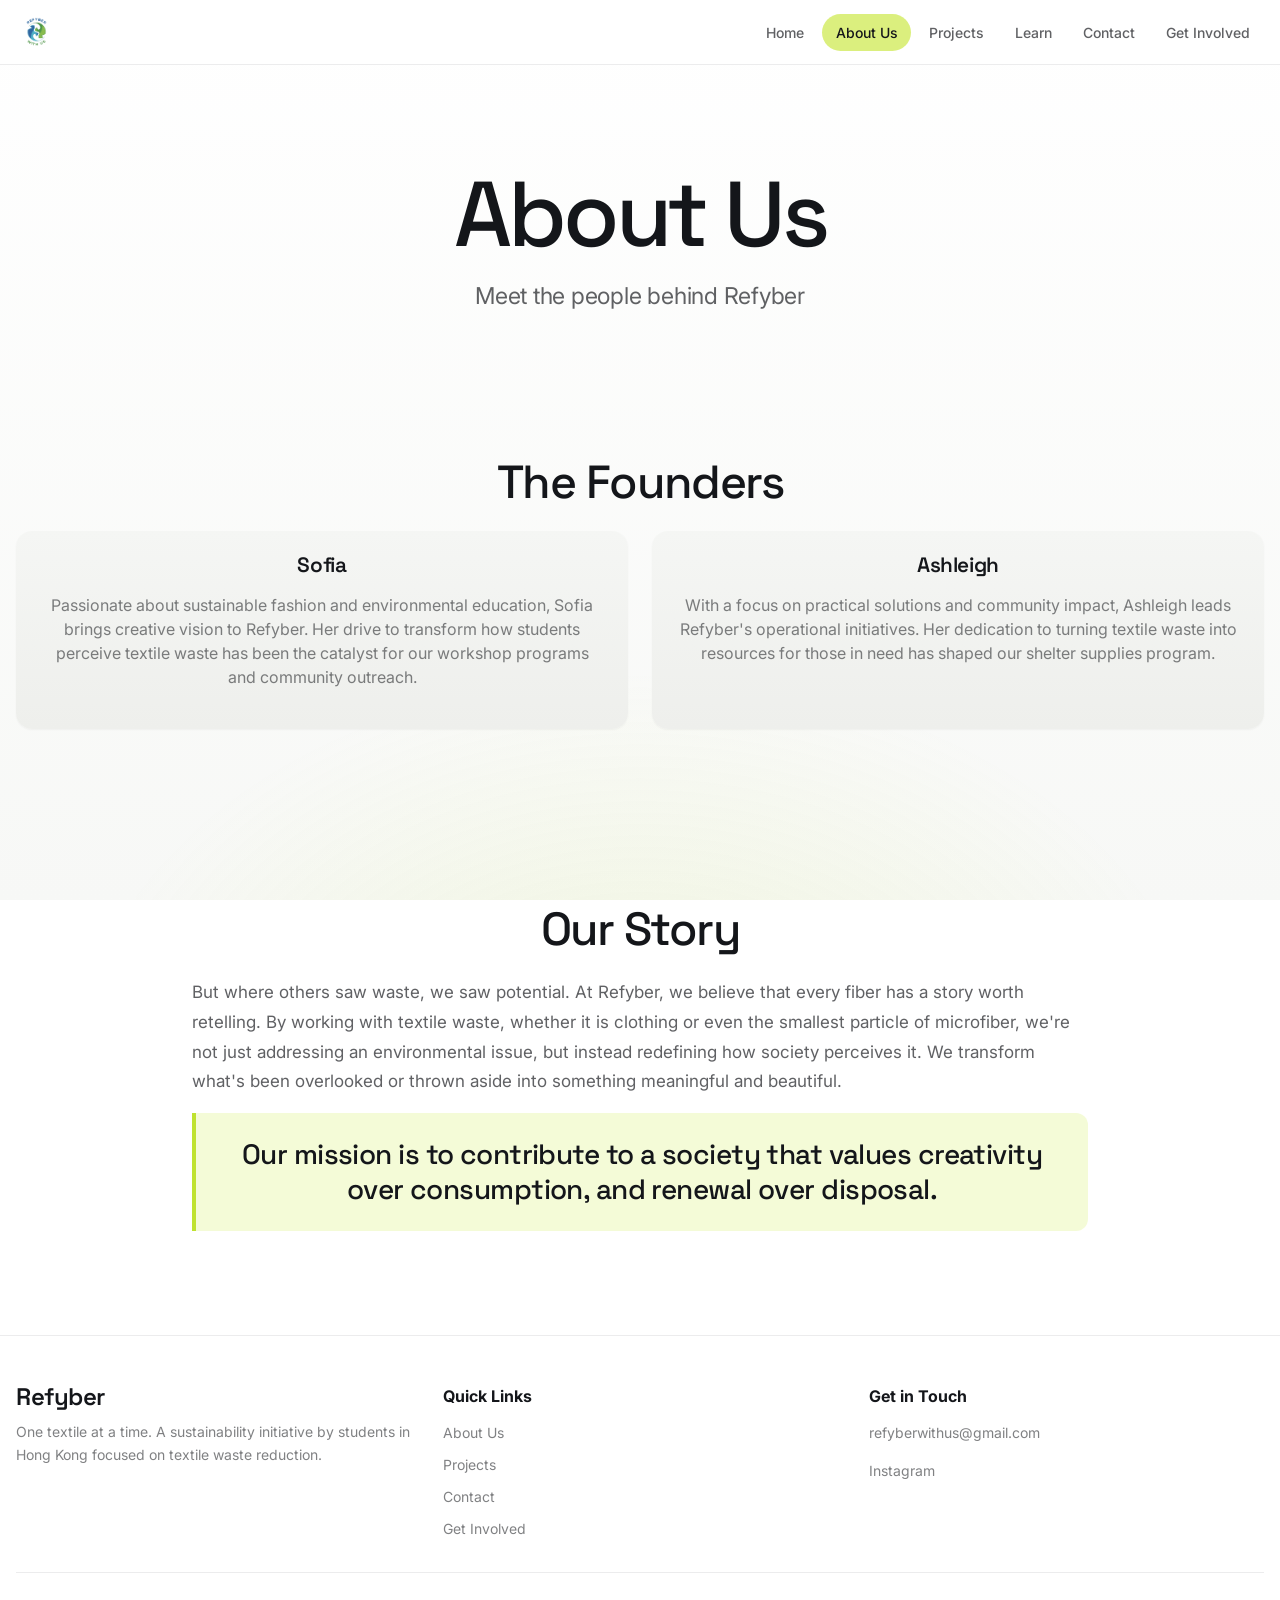
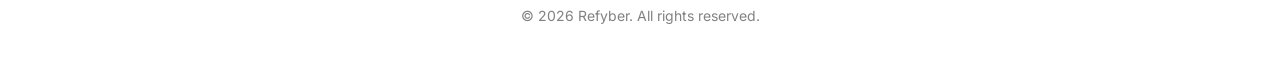
==== about.html @ 2b27c72d "1" ====
<!doctype html>
<html lang="en">
  <head>
    <meta charset="utf-8" />
    <meta name="viewport" content="width=device-width, initial-scale=1" />
    <title>About Us — Refyber</title>
    <link rel="preconnect" href="https://fonts.googleapis.com" />
    <link rel="preconnect" href="https://fonts.gstatic.com" crossorigin />
    <link href="https://fonts.googleapis.com/css2?family=Inter:wght@300;400;500;600;700&family=Space+Grotesk:wght@400;500;600;700&display=swap" rel="stylesheet" />
    <link rel="stylesheet" href="./styles.css" />
  </head>
  <body>
    <div class="site">
      <nav class="nav" aria-label="Main navigation"><div class="nav-inner"><a href="./index.html"><img class="logo" src="./refyber-logo.png" alt="Refyber" /></a><div class="nav-links"><a class="nav-link" href="./index.html">Home</a><a class="nav-link active" href="./about.html">About Us</a><a class="nav-link" href="./projects.html">Projects</a><a class="nav-link" href="./learn.html">Learn</a><a class="nav-link" href="./contact.html">Contact</a><a class="nav-link" href="./get-involved.html">Get Involved</a></div><button class="menu-button" type="button" aria-label="Toggle menu" aria-expanded="false"><svg width="24" height="24" fill="none" stroke="currentColor" viewBox="0 0 24 24"><path stroke-linecap="round" stroke-linejoin="round" stroke-width="2" d="M4 6h16M4 12h16M4 18h16" /></svg></button></div><div class="mobile-links"><a class="nav-link" href="./index.html">Home</a><a class="nav-link active" href="./about.html">About Us</a><a class="nav-link" href="./projects.html">Projects</a><a class="nav-link" href="./learn.html">Learn</a><a class="nav-link" href="./contact.html">Contact</a><a class="nav-link" href="./get-involved.html">Get Involved</a></div></nav>
      <main>
        <header class="page-hero"><div class="container"><h1>About Us</h1><p class="lede">Meet the people behind Refyber</p></div></header>
        <section class="section"><div class="container"><h2 class="center">The Founders</h2><div class="grid two"><article class="card center"><h3>Sofia</h3><p class="muted">Passionate about sustainable fashion and environmental education, Sofia brings creative vision to Refyber. Her drive to transform how students perceive textile waste has been the catalyst for our workshop programs and community outreach.</p></article><article class="card center"><h3>Ashleigh</h3><p class="muted">With a focus on practical solutions and community impact, Ashleigh leads Refyber's operational initiatives. Her dedication to turning textile waste into resources for those in need has shaped our shelter supplies program.</p></article></div></div></section>
        <section class="section narrow"><div class="container body-copy"><h2 class="center">Our Story</h2><p>But where others saw waste, we saw potential. At Refyber, we believe that every fiber has a story worth retelling. By working with textile waste, whether it is clothing or even the smallest particle of microfiber, we're not just addressing an environmental issue, but instead redefining how society perceives it. We transform what's been overlooked or thrown aside into something meaningful and beautiful.</p><p class="quote">Our mission is to contribute to a society that values creativity over consumption, and renewal over disposal.</p></div></section>
      </main>
      <footer class="footer"><div class="footer-inner"><div class="footer-grid"><div><h3>Refyber</h3><p>One textile at a time. A sustainability initiative by students in Hong Kong focused on textile waste reduction.</p></div><div><h4>Quick Links</h4><ul><li><a href="./about.html">About Us</a></li><li><a href="./projects.html">Projects</a></li><li><a href="./contact.html">Contact</a></li><li><a href="./get-involved.html">Get Involved</a></li></ul></div><div><h4>Get in Touch</h4><a href="mailto:refyberwithus@gmail.com">refyberwithus@gmail.com</a><div class="social"><a href="https://www.instagram.com/refyberwithus" target="_blank" rel="noopener noreferrer" aria-label="Instagram">Instagram</a></div></div></div><div class="footer-bottom">© 2026 Refyber. All rights reserved.</div></div></footer>
    </div>
    <script src="./site.js"></script>
  </body>
</html>
---- styles.css ----
:root {
  /* Neutral ink */
  --ink: #14161a;
  --ink-soft: rgba(20, 22, 26, 0.68);
  --ink-mute: rgba(20, 22, 26, 0.54);

  --surface: #ffffff;
  --page-1: #ffffff;
  --page-2: #f7f8f6;
  --line: rgba(20, 22, 26, 0.08);

  /* Lime / chartreuse accent (from reference) — used as a FILL with dark text */
  --accent: #cdea4c;
  --accent-strong: #bfe22f;
  --accent-soft: rgba(205, 234, 76, 0.22);
  --accent-ink: #4f6112; /* readable green for text on light */

  --graphite: #23262f;
  --graphite-2: #101216;

  /* Gradients */
  --grad-page: linear-gradient(180deg, #ffffff 0%, #f7f8f6 100%);
  --grad-metal: linear-gradient(180deg, #f5f6f4 0%, #eeefec 100%);
  --grad-accent: linear-gradient(150deg, #e6f676 0%, #daf257 45%, #cfee45 100%);
  --grad-dark: linear-gradient(168deg, #16171a 0%, #0d0e10 100%);

  --shadow-sm: 0 1px 2px rgba(20, 22, 26, 0.04);
  --shadow-md: 0 14px 34px rgba(20, 22, 26, 0.1);
}

* {
  box-sizing: border-box;
}

html {
  scroll-behavior: smooth;
}

body {
  position: relative;
  margin: 0;
  min-height: 100vh;
  color: var(--ink);
  background: var(--grad-page);
  background-attachment: fixed;
  font-family: Inter, system-ui, -apple-system, BlinkMacSystemFont, "Segoe UI", sans-serif;
  line-height: 1.5;
  -webkit-font-smoothing: antialiased;
}

/* Soft lime glow — sits behind everything, never grabs focus */
body::before {
  content: "";
  position: fixed;
  inset: 0;
  z-index: -1;
  pointer-events: none;
  background:
    radial-gradient(56rem 40rem at 50% 120%, rgba(205, 234, 76, 0.14), transparent 64%);
}

a {
  color: inherit;
  text-decoration: none;
}

img,
svg {
  display: block;
  max-width: 100%;
}

button,
input,
textarea {
  font: inherit;
}

.site {
  min-height: 100vh;
  display: flex;
  flex-direction: column;
}

.nav {
  position: sticky;
  top: 0;
  z-index: 10;
  background: rgba(255, 255, 255, 0.72);
  border-bottom: 1px solid var(--line);
  backdrop-filter: saturate(140%) blur(12px);
}

.nav-inner,
.container,
.footer-inner {
  width: min(100% - 2rem, 80rem);
  margin: 0 auto;
}

.nav-inner {
  height: 4rem;
  display: flex;
  align-items: center;
  justify-content: space-between;
}

.logo {
  width: 164px;
  height: 48px;
  object-fit: contain;
  object-position: left center;
}

.nav-links {
  display: none;
  align-items: center;
  gap: 0.25rem;
}

.nav-link {
  display: block;
  padding: 0.5rem 0.85rem;
  border-radius: 999px;
  color: var(--ink-soft);
  font-size: 0.875rem;
  font-weight: 500;
  transition: color 160ms ease, background-color 160ms ease;
}

.nav-link:hover,
.nav-link.active {
  color: var(--ink);
  background: rgba(197, 230, 48, 0.62);
}

.menu-button {
  width: 2.5rem;
  height: 2.5rem;
  display: grid;
  place-items: center;
  border: 0;
  border-radius: 0.5rem;
  color: var(--ink-soft);
  background: transparent;
  cursor: pointer;
}

.mobile-links {
  display: none;
  padding: 0 1rem 1rem;
}

.mobile-links.open {
  display: grid;
  gap: 0.25rem;
}

main {
  flex: 1;
}

/* White hero with a soft-focus lime handwritten wordmark (resting-state look) */
.hero-liquid {
  position: relative;
  display: grid;
  place-items: center;
  min-height: clamp(18rem, 46vw, 34rem);
  padding: 4rem 1.5rem;
  background: var(--surface);
  overflow: hidden;
}

.hero-word {
  position: relative;
  z-index: 0;
  margin: 0;
  font-family: "Caveat", cursive;
  font-weight: 700;
  font-size: clamp(2.75rem, 13vw, 12rem);
  line-height: 1;
  letter-spacing: 0;
  white-space: nowrap;
  text-align: center;
  color: #a9b53c; /* lighter olive handwriting */
  -webkit-text-fill-color: #a9b53c;
}

/* Solid bright-lime highlighter blob behind: same handwriting fattened until
   the strokes merge into one connected shape, then softened at the edges */
.hero-word::before {
  content: attr(data-text);
  position: absolute;
  inset: 0;
  z-index: -1;
  color: #e4f43a;
  -webkit-text-fill-color: #e4f43a;
  -webkit-text-stroke: 0.2em #e4f43a;
  paint-order: stroke fill;
  filter: blur(0.055em);
}

/* Subtle ink/grain texture clipped into the letters — fails safe (no texture if unsupported) */
.hero-word::after {
  content: attr(data-text);
  position: absolute;
  inset: 0;
  z-index: 1;
  pointer-events: none;
  background-image: url("data:image/svg+xml,%3Csvg%20xmlns='http://www.w3.org/2000/svg'%20width='140'%20height='140'%3E%3Cfilter%20id='n'%3E%3CfeTurbulence%20type='fractalNoise'%20baseFrequency='0.9'%20numOctaves='2'%20stitchTiles='stitch'/%3E%3CfeColorMatrix%20type='saturate'%20values='0'/%3E%3C/filter%3E%3Crect%20width='140'%20height='140'%20filter='url(%23n)'/%3E%3C/svg%3E");
  background-size: 150px 150px;
  -webkit-background-clip: text;
  background-clip: text;
  -webkit-text-fill-color: transparent;
  color: transparent;
  mix-blend-mode: multiply;
  opacity: 0.4;
}

.home-copy {
  margin-top: 0;
  padding: 2.5rem 1rem;
  text-align: center;
}

.home-copy p,
.lede {
  width: min(100%, 44rem);
  margin: 0 auto;
  color: var(--ink-soft);
  font-size: clamp(1.2rem, 2.7vw, 1.45rem);
  line-height: 1.5;
  letter-spacing: -0.01em;
}

.home-copy p {
  margin-bottom: 1.5rem;
}

.page-hero {
  padding: 6.5rem 0 3.5rem;
  text-align: center;
}

.eyebrow {
  display: inline-block;
  margin: 0 0 1.25rem;
  padding: 0.4rem 1rem;
  border-radius: 999px;
  color: var(--ink);
  background: var(--accent);
  font-size: 0.75rem;
  font-weight: 600;
  letter-spacing: 0.08em;
  text-transform: uppercase;
}

h1,
h2,
h3 {
  margin: 0;
  font-family: "Space Grotesk", "Inter", system-ui, sans-serif;
  line-height: 1.05;
  letter-spacing: -0.03em;
}

h1 {
  margin-bottom: 1.25rem;
  color: var(--ink);
  font-size: clamp(2.75rem, 9vw, 5.75rem);
  font-weight: 500;
  letter-spacing: -0.045em;
  line-height: 0.98;
}

h2 {
  margin-bottom: 1.5rem;
  color: var(--ink);
  font-size: clamp(1.9rem, 4.6vw, 2.9rem);
  font-weight: 500;
  letter-spacing: -0.032em;
  line-height: 1.06;
}

h3 {
  margin-bottom: 0.75rem;
  font-size: 1.3rem;
  font-weight: 600;
  letter-spacing: -0.018em;
}

.section {
  padding: 5.5rem 0;
}

.section.narrow .container {
  width: min(100% - 2rem, 56rem);
}

.center {
  text-align: center;
}

.body-copy {
  color: var(--ink-soft);
  font-size: 1.0625rem;
  line-height: 1.75;
}

.body-copy p {
  margin: 0 0 1rem;
}

.quote {
  margin: 2rem 0 0;
  padding: 1.5rem 1.75rem;
  border-left: 4px solid var(--accent-strong);
  border-radius: 0 0.75rem 0.75rem 0;
  color: var(--ink);
  background: var(--accent-soft);
  font-family: "Space Grotesk", "Inter", sans-serif;
  font-size: clamp(1.35rem, 2.6vw, 1.75rem);
  font-weight: 500;
  letter-spacing: -0.02em;
  line-height: 1.25;
  text-align: center;
}

.grid {
  display: grid;
  gap: 1.5rem;
}

.grid.two,
.grid.three {
  grid-template-columns: 1fr;
}

.card,
.panel {
  padding: 1.5rem;
  border-radius: 1rem;
  background: var(--grad-metal);
  box-shadow: var(--shadow-sm);
}

.card-link {
  display: block;
  transition: transform 220ms ease, box-shadow 220ms ease, border-color 220ms ease;
}

.card-link:hover {
  transform: translateY(-0.3rem);
  box-shadow: var(--shadow-md);
}

/* Full lime highlight block (reference language) — one card per group */
.card.accent-fill,
.panel.accent-fill {
  background: var(--grad-accent);
  box-shadow: 0 10px 30px rgba(196, 230, 60, 0.35);
}

.accent-fill .muted {
  color: rgba(20, 22, 26, 0.66);
}

.card-link.accent-fill:hover {
  box-shadow: 0 16px 36px rgba(196, 230, 60, 0.48);
}

.accent-fill .button.alt {
  color: var(--surface);
  background: var(--grad-dark);
  box-shadow: 0 6px 18px rgba(16, 18, 22, 0.24);
}

.card-icon {
  display: block;
  margin-bottom: 0.75rem;
  font-size: 1.875rem;
}

.muted {
  color: var(--ink-mute);
}

.small {
  font-size: 0.875rem;
}

.tracker {
  width: min(100% - 2rem, 42rem);
  margin: 0 auto;
}

.stats {
  display: grid;
  gap: 1.5rem;
  margin-bottom: 1.5rem;
}

.stat {
  text-align: center;
}

.stat strong {
  display: block;
  font-family: "Space Grotesk", "Inter", sans-serif;
  font-size: clamp(2.5rem, 4.5vw, 3rem);
  letter-spacing: -0.04em;
  line-height: 1;
  color: var(--ink);
}

.stat:nth-child(2) strong {
  color: var(--accent-ink);
}

.progress-labels {
  display: flex;
  justify-content: space-between;
  margin-bottom: 0.35rem;
  color: var(--ink-mute);
  font-size: 0.75rem;
}

.progress {
  height: 0.75rem;
  overflow: hidden;
  border-radius: 999px;
  background: rgba(20, 22, 26, 0.08);
}

.progress-bar {
  width: 0;
  height: 100%;
  border-radius: 999px;
  background: var(--grad-accent);
}

.steps {
  display: grid;
  gap: 1rem;
  counter-reset: steps;
}

.step {
  display: grid;
  grid-template-columns: auto 1fr;
  gap: 1rem;
  align-items: start;
  padding: 1rem 1.25rem;
  border-radius: 0.85rem;
  background: var(--grad-metal);
}

.step::before {
  counter-increment: steps;
  content: counter(steps);
  width: 2rem;
  height: 2rem;
  display: grid;
  place-items: center;
  border-radius: 999px;
  color: var(--ink);
  background: var(--grad-accent);
  font-family: "Space Grotesk", "Inter", sans-serif;
  font-weight: 600;
}

.dark-band {
  position: relative;
  padding: 4rem 0;
  color: var(--surface);
  background: var(--grad-dark);
  overflow: hidden;
}

.dark-band::before {
  content: "";
  position: absolute;
  inset: 0;
  pointer-events: none;
  background:
    radial-gradient(34rem 24rem at 88% 112%, rgba(205, 234, 76, 0.16), transparent 62%);
}

.dark-band > * {
  position: relative;
}

.dark-band h2,
.dark-band h3 {
  color: var(--surface);
}

.numbers {
  display: grid;
  gap: 1.5rem;
  text-align: center;
}

.number strong {
  display: block;
  font-family: "Space Grotesk", "Inter", sans-serif;
  font-size: clamp(3.25rem, 9vw, 4.75rem);
  line-height: 0.95;
  letter-spacing: -0.045em;
  color: var(--accent);
}

.number span {
  display: block;
  color: rgba(255, 255, 255, 0.78);
  font-size: 0.875rem;
  line-height: 1.6;
}

.button {
  display: inline-block;
  padding: 0.8rem 2rem;
  border: 0;
  border-radius: 0.65rem;
  color: var(--surface);
  background: var(--grad-dark);
  font-weight: 600;
  letter-spacing: 0.01em;
  cursor: pointer;
  box-shadow: 0 6px 18px rgba(16, 18, 22, 0.2);
  transition: transform 160ms ease, box-shadow 160ms ease, filter 160ms ease;
}

.button.alt {
  color: var(--ink);
  background: var(--grad-accent);
  box-shadow: 0 6px 18px rgba(183, 221, 51, 0.35);
}

.button:hover {
  transform: translateY(-1px);
  filter: brightness(1.04);
  box-shadow: 0 10px 24px rgba(16, 18, 22, 0.26);
}

.form {
  display: grid;
  gap: 1rem;
}

.field {
  display: grid;
  gap: 0.25rem;
}

.field label {
  font-size: 0.875rem;
  font-weight: 600;
}

.field input,
.field textarea {
  width: 100%;
  padding: 0.7rem 1rem;
  border: 1px solid var(--line);
  border-radius: 0.6rem;
  color: var(--ink);
  background: rgba(255, 255, 255, 0.7);
  transition: border-color 160ms ease, box-shadow 160ms ease;
}

.field input:focus,
.field textarea:focus {
  outline: none;
  border-color: var(--accent-strong);
  box-shadow: 0 0 0 3px var(--accent-soft);
}

.field textarea {
  resize: vertical;
}

.form-note {
  display: none;
  margin: 0;
  color: var(--accent-ink);
  font-size: 0.875rem;
  font-weight: 600;
}

.form-note.show {
  display: block;
}

.footer {
  color: var(--ink);
  background: var(--surface);
  border-top: 1px solid var(--line);
}

.footer-inner {
  padding: 3rem 0;
}

.footer-grid {
  display: grid;
  gap: 2rem;
}

.footer h3 {
  margin-bottom: 0.75rem;
  font-size: 1.5rem;
  color: var(--ink);
}

.footer h4 {
  margin: 0 0 0.75rem;
  font-weight: 700;
  color: var(--ink);
}

.footer p,
.footer a,
.footer-bottom {
  color: var(--ink-mute);
  font-size: 0.875rem;
}

.footer p {
  margin: 0;
  line-height: 1.625;
}

.footer ul {
  display: grid;
  gap: 0.5rem;
  margin: 0;
  padding: 0;
  list-style: none;
}

.footer a:hover {
  color: var(--accent-ink);
}

.social {
  display: flex;
  gap: 1rem;
  margin-top: 1rem;
}

.footer-bottom {
  margin-top: 2rem;
  padding-top: 2rem;
  border-top: 1px solid var(--line);
  text-align: center;
}

@media (min-width: 640px) {
  .stats,
  .numbers {
    grid-template-columns: repeat(3, minmax(0, 1fr));
  }

  .tracker .stats {
    grid-template-columns: repeat(2, minmax(0, 1fr));
  }
}

@media (min-width: 768px) {
  .nav-links {
    display: flex;
  }

  .menu-button,
  .mobile-links {
    display: none !important;
  }

  .grid.two {
    grid-template-columns: repeat(2, minmax(0, 1fr));
  }

  .grid.three,
  .footer-grid {
    grid-template-columns: repeat(3, minmax(0, 1fr));
  }
}
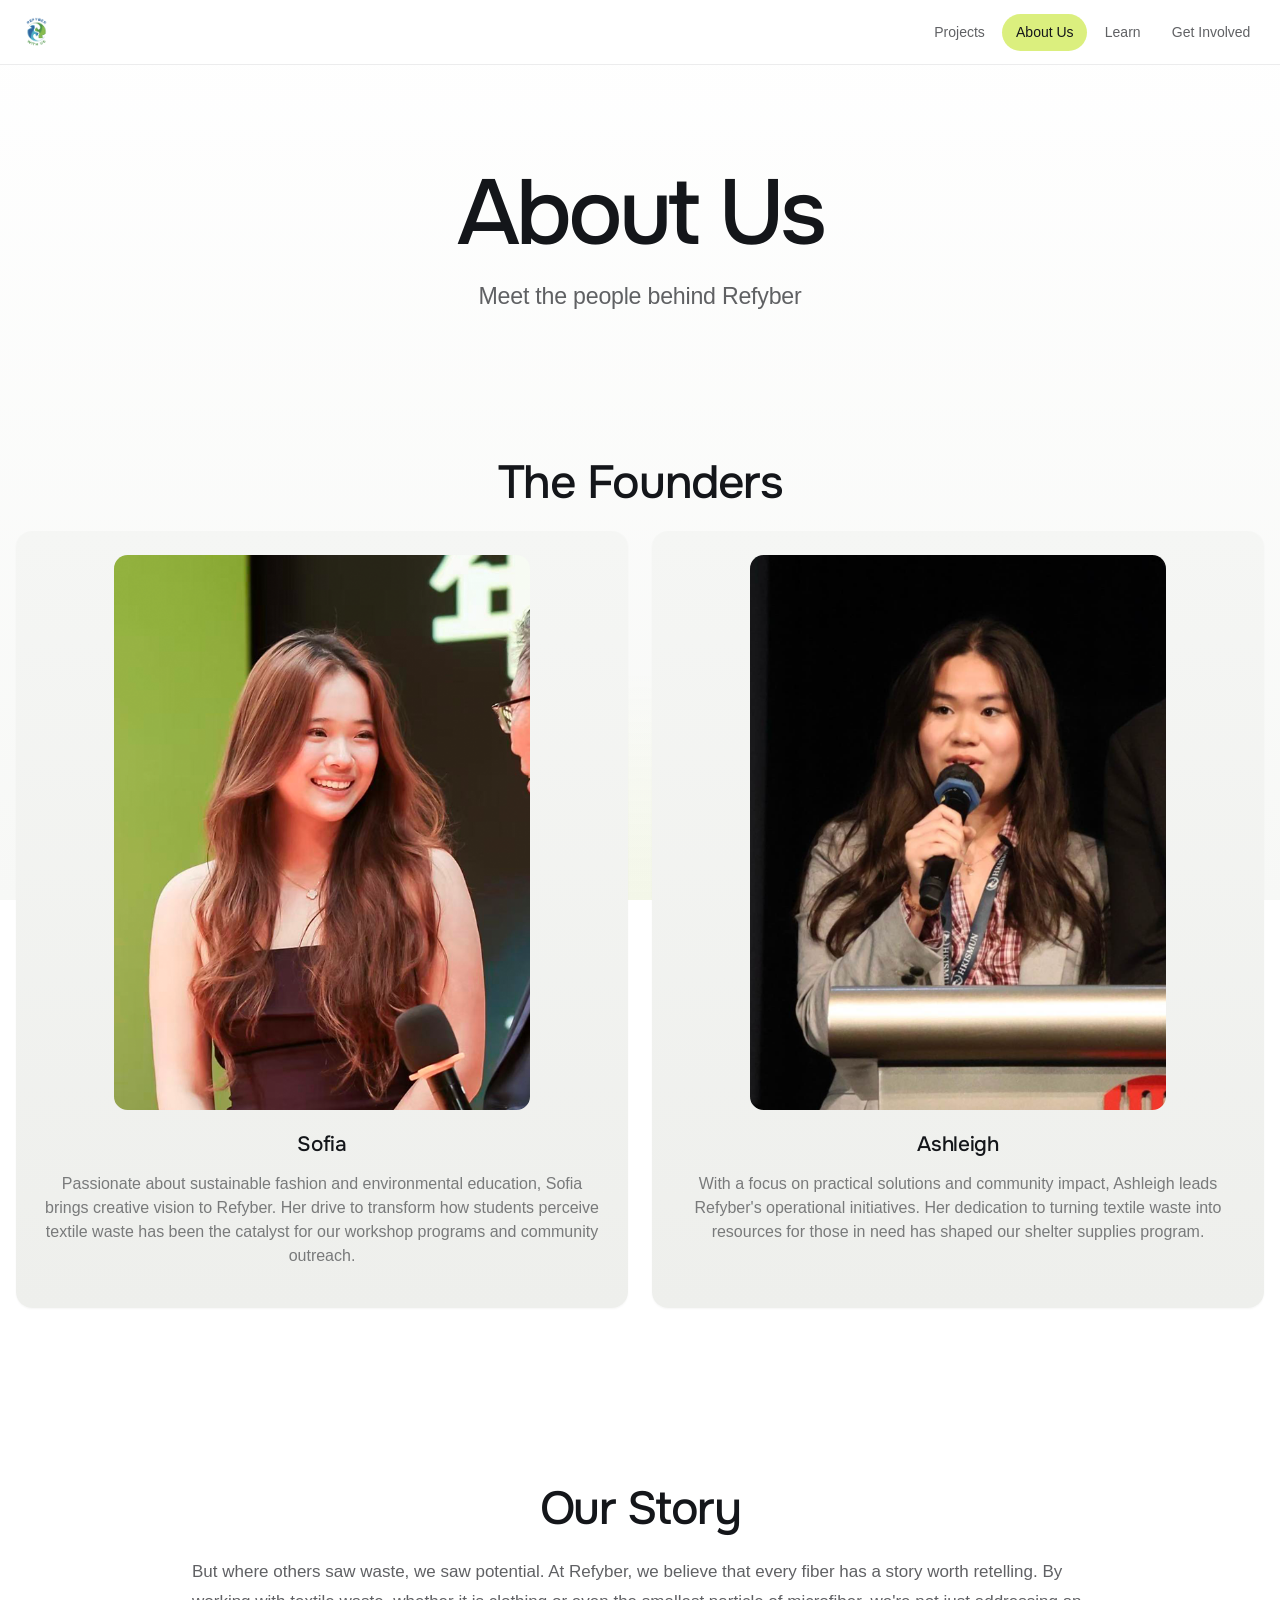
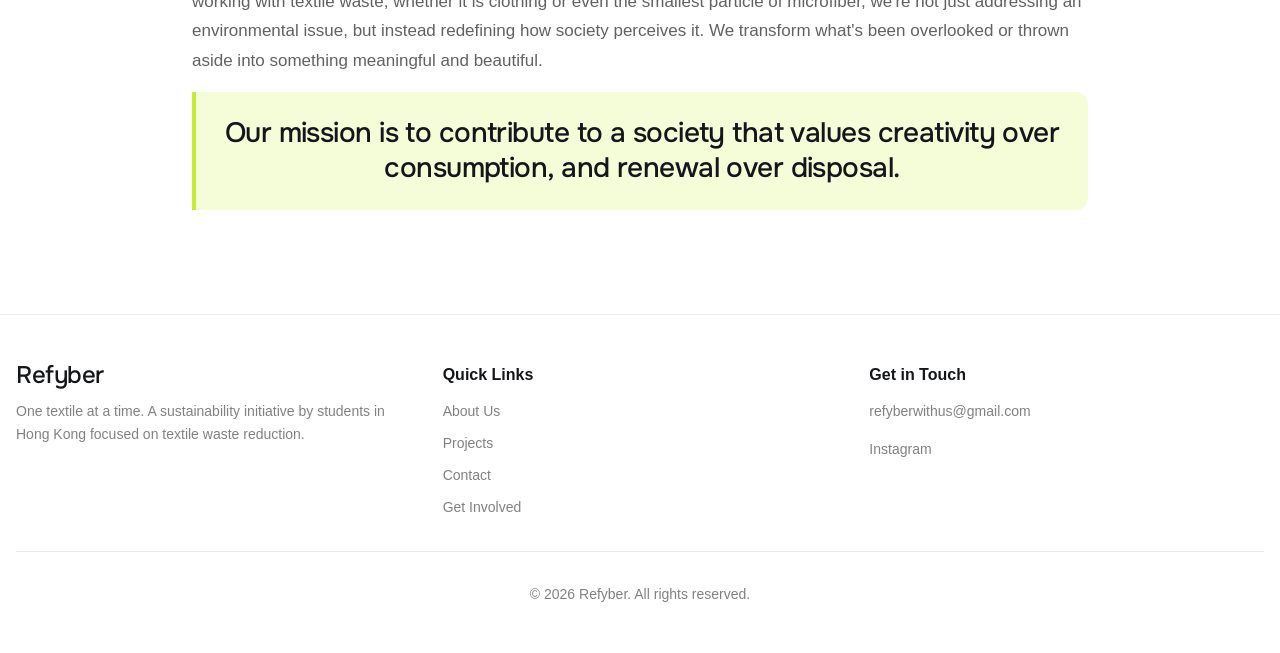
==== commit a624b7cf: "1" ====
--- a/about.html
+++ b/about.html
@@ -6,18 +6,18 @@
     <title>About Us — Refyber</title>
     <link rel="preconnect" href="https://fonts.googleapis.com" />
     <link rel="preconnect" href="https://fonts.gstatic.com" crossorigin />
-    <link href="https://fonts.googleapis.com/css2?family=Inter:wght@300;400;500;600;700&family=Space+Grotesk:wght@400;500;600;700&display=swap" rel="stylesheet" />
+    <link href="https://fonts.googleapis.com/css2?family=Onest:wght@400;500;600;700&display=swap" rel="stylesheet" />
     <link rel="stylesheet" href="./styles.css" />
   </head>
   <body>
     <div class="site">
-      <nav class="nav" aria-label="Main navigation"><div class="nav-inner"><a href="./index.html"><img class="logo" src="./refyber-logo.png" alt="Refyber" /></a><div class="nav-links"><a class="nav-link" href="./index.html">Home</a><a class="nav-link active" href="./about.html">About Us</a><a class="nav-link" href="./projects.html">Projects</a><a class="nav-link" href="./learn.html">Learn</a><a class="nav-link" href="./contact.html">Contact</a><a class="nav-link" href="./get-involved.html">Get Involved</a></div><button class="menu-button" type="button" aria-label="Toggle menu" aria-expanded="false"><svg width="24" height="24" fill="none" stroke="currentColor" viewBox="0 0 24 24"><path stroke-linecap="round" stroke-linejoin="round" stroke-width="2" d="M4 6h16M4 12h16M4 18h16" /></svg></button></div><div class="mobile-links"><a class="nav-link" href="./index.html">Home</a><a class="nav-link active" href="./about.html">About Us</a><a class="nav-link" href="./projects.html">Projects</a><a class="nav-link" href="./learn.html">Learn</a><a class="nav-link" href="./contact.html">Contact</a><a class="nav-link" href="./get-involved.html">Get Involved</a></div></nav>
+      <nav class="nav" aria-label="Main navigation"><div class="nav-inner"><a href="./index.html"><img class="logo" src="./refyber-logo.png" alt="Refyber" /></a><div class="nav-links"><a class="nav-link" href="./projects.html">Projects</a><a class="nav-link active" href="./about.html">About Us</a><a class="nav-link" href="./learn.html">Learn</a><a class="nav-link" href="./get-involved.html">Get Involved</a></div><button class="menu-button" type="button" aria-label="Toggle menu" aria-expanded="false"><svg width="24" height="24" fill="none" stroke="currentColor" viewBox="0 0 24 24"><path stroke-linecap="round" stroke-linejoin="round" stroke-width="2" d="M4 6h16M4 12h16M4 18h16" /></svg></button></div><div class="mobile-links"><a class="nav-link" href="./projects.html">Projects</a><a class="nav-link active" href="./about.html">About Us</a><a class="nav-link" href="./learn.html">Learn</a><a class="nav-link" href="./get-involved.html">Get Involved</a></div></nav>
       <main>
         <header class="page-hero"><div class="container"><h1>About Us</h1><p class="lede">Meet the people behind Refyber</p></div></header>
-        <section class="section"><div class="container"><h2 class="center">The Founders</h2><div class="grid two"><article class="card center"><h3>Sofia</h3><p class="muted">Passionate about sustainable fashion and environmental education, Sofia brings creative vision to Refyber. Her drive to transform how students perceive textile waste has been the catalyst for our workshop programs and community outreach.</p></article><article class="card center"><h3>Ashleigh</h3><p class="muted">With a focus on practical solutions and community impact, Ashleigh leads Refyber's operational initiatives. Her dedication to turning textile waste into resources for those in need has shaped our shelter supplies program.</p></article></div></div></section>
+        <section class="section"><div class="container"><h2 class="center">The Founders</h2><div class="grid two"><article class="card center"><img class="founder-photo" src="./founder-sofia.png" alt="Sofia" width="600" height="800" /><h3>Sofia</h3><p class="muted">Passionate about sustainable fashion and environmental education, Sofia brings creative vision to Refyber. Her drive to transform how students perceive textile waste has been the catalyst for our workshop programs and community outreach.</p></article><article class="card center"><img class="founder-photo" src="./founder-ashleigh.png" alt="Ashleigh" width="600" height="800" /><h3>Ashleigh</h3><p class="muted">With a focus on practical solutions and community impact, Ashleigh leads Refyber's operational initiatives. Her dedication to turning textile waste into resources for those in need has shaped our shelter supplies program.</p></article></div></div></section>
         <section class="section narrow"><div class="container body-copy"><h2 class="center">Our Story</h2><p>But where others saw waste, we saw potential. At Refyber, we believe that every fiber has a story worth retelling. By working with textile waste, whether it is clothing or even the smallest particle of microfiber, we're not just addressing an environmental issue, but instead redefining how society perceives it. We transform what's been overlooked or thrown aside into something meaningful and beautiful.</p><p class="quote">Our mission is to contribute to a society that values creativity over consumption, and renewal over disposal.</p></div></section>
       </main>
-      <footer class="footer"><div class="footer-inner"><div class="footer-grid"><div><h3>Refyber</h3><p>One textile at a time. A sustainability initiative by students in Hong Kong focused on textile waste reduction.</p></div><div><h4>Quick Links</h4><ul><li><a href="./about.html">About Us</a></li><li><a href="./projects.html">Projects</a></li><li><a href="./contact.html">Contact</a></li><li><a href="./get-involved.html">Get Involved</a></li></ul></div><div><h4>Get in Touch</h4><a href="mailto:refyberwithus@gmail.com">refyberwithus@gmail.com</a><div class="social"><a href="https://www.instagram.com/refyberwithus" target="_blank" rel="noopener noreferrer" aria-label="Instagram">Instagram</a></div></div></div><div class="footer-bottom">© 2026 Refyber. All rights reserved.</div></div></footer>
+      <footer class="footer"><div class="footer-inner"><div class="footer-grid"><div><h3>Refyber</h3><p>One textile at a time. A sustainability initiative by students in Hong Kong focused on textile waste reduction.</p></div><div><h4>Quick Links</h4><ul><li><a href="./about.html">About Us</a></li><li><a href="./projects.html">Projects</a></li><li><a href="./get-involved.html#contact">Contact</a></li><li><a href="./get-involved.html">Get Involved</a></li></ul></div><div><h4>Get in Touch</h4><a href="mailto:refyberwithus@gmail.com">refyberwithus@gmail.com</a><div class="social"><a href="https://www.instagram.com/refyberwithus" target="_blank" rel="noopener noreferrer" aria-label="Instagram">Instagram</a></div></div></div><div class="footer-bottom">© 2026 Refyber. All rights reserved.</div></div></footer>
     </div>
     <script src="./site.js"></script>
   </body>
--- a/styles.css
+++ b/styles.css
@@ -10,9 +10,9 @@
   --line: rgba(20, 22, 26, 0.08);
 
   /* Lime / chartreuse accent (from reference) — used as a FILL with dark text */
-  --accent: #cdea4c;
-  --accent-strong: #bfe22f;
-  --accent-soft: rgba(205, 234, 76, 0.22);
+  --accent: #d7f24c;
+  --accent-strong: #c6ea36;
+  --accent-soft: rgba(210, 240, 80, 0.22);
   --accent-ink: #4f6112; /* readable green for text on light */
 
   --graphite: #23262f;
@@ -21,7 +21,7 @@
   /* Gradients */
   --grad-page: linear-gradient(180deg, #ffffff 0%, #f7f8f6 100%);
   --grad-metal: linear-gradient(180deg, #f5f6f4 0%, #eeefec 100%);
-  --grad-accent: linear-gradient(150deg, #e6f676 0%, #daf257 45%, #cfee45 100%);
+  --grad-accent: linear-gradient(150deg, #ecfb8c 0%, #ddf765 45%, #d2f34e 100%);
   --grad-dark: linear-gradient(168deg, #16171a 0%, #0d0e10 100%);
 
   --shadow-sm: 0 1px 2px rgba(20, 22, 26, 0.04);
@@ -43,7 +43,7 @@
   color: var(--ink);
   background: var(--grad-page);
   background-attachment: fixed;
-  font-family: Inter, system-ui, -apple-system, BlinkMacSystemFont, "Segoe UI", sans-serif;
+  font-family: Helvetica, "Helvetica Neue", Arial, sans-serif;
   line-height: 1.5;
   -webkit-font-smoothing: antialiased;
 }
@@ -169,6 +169,23 @@
   padding: 4rem 1.5rem;
   background: var(--surface);
   overflow: hidden;
+}
+
+/* Drone video overlay — fades in on hover, covers the wordmark while playing */
+.hero-video {
+  position: absolute;
+  inset: 0;
+  width: 100%;
+  height: 100%;
+  object-fit: cover;
+  opacity: 0;
+  transition: opacity 2.5s ease;
+  pointer-events: none;
+  z-index: 2;
+}
+
+.hero-video.show {
+  opacity: 1;
 }
 
 .hero-word {
@@ -245,10 +262,11 @@
 .eyebrow {
   display: inline-block;
   margin: 0 0 1.25rem;
-  padding: 0.4rem 1rem;
+  padding: 0.45rem 1.1rem;
   border-radius: 999px;
   color: var(--ink);
-  background: var(--accent);
+  background: var(--grad-accent);
+  box-shadow: 0 2px 14px rgba(205, 240, 70, 0.5);
   font-size: 0.75rem;
   font-weight: 600;
   letter-spacing: 0.08em;
@@ -259,7 +277,7 @@
 h2,
 h3 {
   margin: 0;
-  font-family: "Space Grotesk", "Inter", system-ui, sans-serif;
+  font-family: "Onest", "Helvetica Neue", Arial, sans-serif;
   line-height: 1.05;
   letter-spacing: -0.03em;
 }
@@ -285,7 +303,7 @@
 h3 {
   margin-bottom: 0.75rem;
   font-size: 1.3rem;
-  font-weight: 600;
+  font-weight: 500;
   letter-spacing: -0.018em;
 }
 
@@ -318,7 +336,7 @@
   border-radius: 0 0.75rem 0.75rem 0;
   color: var(--ink);
   background: var(--accent-soft);
-  font-family: "Space Grotesk", "Inter", sans-serif;
+  font-family: "Onest", "Helvetica Neue", Arial, sans-serif;
   font-size: clamp(1.35rem, 2.6vw, 1.75rem);
   font-weight: 500;
   letter-spacing: -0.02em;
@@ -381,6 +399,16 @@
   font-size: 1.875rem;
 }
 
+.founder-photo {
+  width: 100%;
+  max-width: 26rem;
+  height: auto;
+  aspect-ratio: 3 / 4;
+  object-fit: cover;
+  border-radius: 0.85rem;
+  margin: 0 auto 1.5rem;
+}
+
 .muted {
   color: var(--ink-mute);
 }
@@ -401,12 +429,15 @@
 }
 
 .stat {
+  display: flex;
+  flex-direction: column;
+  gap: 0.35rem;
   text-align: center;
 }
 
 .stat strong {
   display: block;
-  font-family: "Space Grotesk", "Inter", sans-serif;
+  font-family: "Onest", "Helvetica Neue", Arial, sans-serif;
   font-size: clamp(2.5rem, 4.5vw, 3rem);
   letter-spacing: -0.04em;
   line-height: 1;
@@ -441,7 +472,7 @@
 
 .steps {
   display: grid;
-  gap: 1rem;
+  gap: 0.85rem;
   counter-reset: steps;
 }
 
@@ -449,10 +480,15 @@
   display: grid;
   grid-template-columns: auto 1fr;
   gap: 1rem;
-  align-items: start;
+  align-items: center;
   padding: 1rem 1.25rem;
   border-radius: 0.85rem;
-  background: var(--grad-metal);
+  background: var(--surface);
+  box-shadow: var(--shadow-sm);
+}
+
+.step p {
+  margin: 0;
 }
 
 .step::before {
@@ -465,7 +501,8 @@
   border-radius: 999px;
   color: var(--ink);
   background: var(--grad-accent);
-  font-family: "Space Grotesk", "Inter", sans-serif;
+  box-shadow: 0 2px 10px rgba(205, 240, 70, 0.5);
+  font-family: "Onest", "Helvetica Neue", Arial, sans-serif;
   font-weight: 600;
 }
 
@@ -503,7 +540,7 @@
 
 .number strong {
   display: block;
-  font-family: "Space Grotesk", "Inter", sans-serif;
+  font-family: "Onest", "Helvetica Neue", Arial, sans-serif;
   font-size: clamp(3.25rem, 9vw, 4.75rem);
   line-height: 0.95;
   letter-spacing: -0.045em;
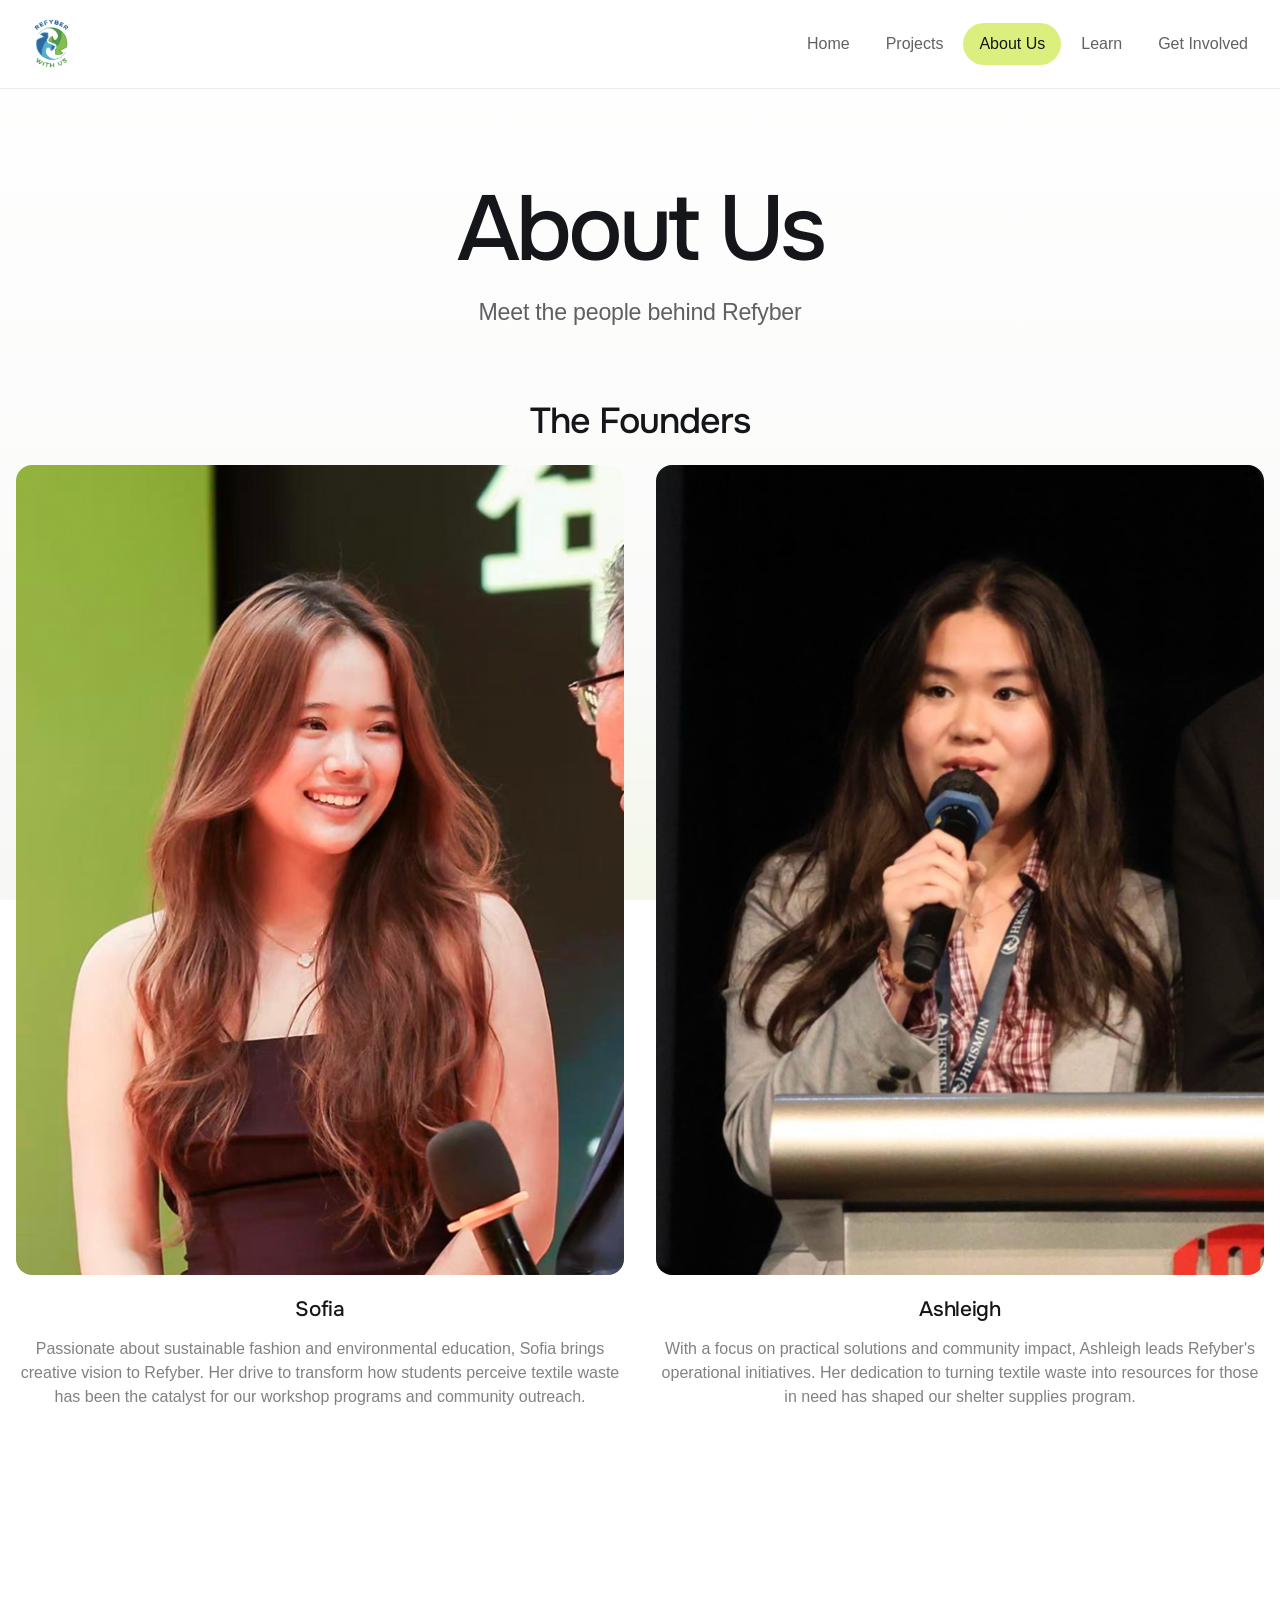
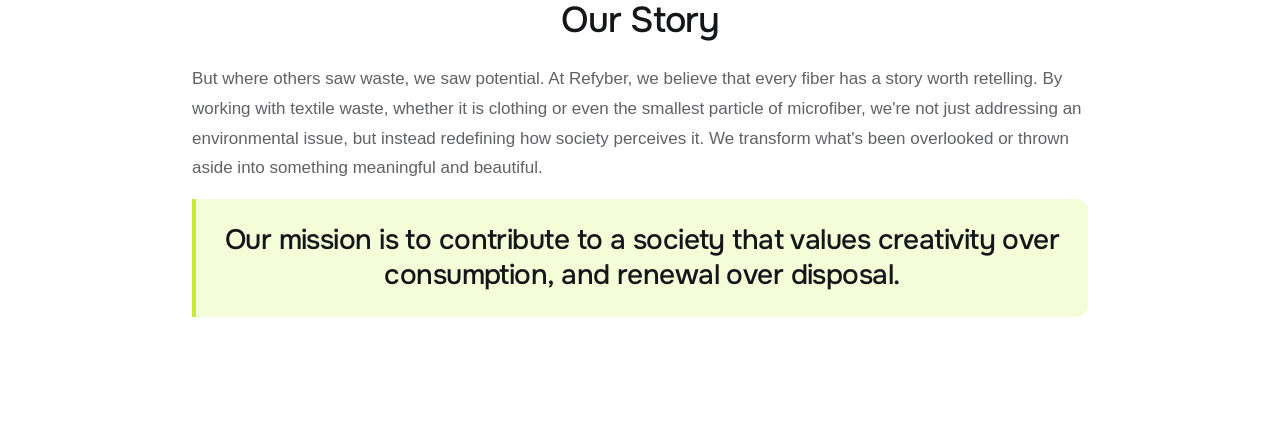
==== commit 60e07f55: "2" ====
--- a/about.html
+++ b/about.html
@@ -11,13 +11,12 @@
   </head>
   <body>
     <div class="site">
-      <nav class="nav" aria-label="Main navigation"><div class="nav-inner"><a href="./index.html"><img class="logo" src="./refyber-logo.png" alt="Refyber" /></a><div class="nav-links"><a class="nav-link" href="./projects.html">Projects</a><a class="nav-link active" href="./about.html">About Us</a><a class="nav-link" href="./learn.html">Learn</a><a class="nav-link" href="./get-involved.html">Get Involved</a></div><button class="menu-button" type="button" aria-label="Toggle menu" aria-expanded="false"><svg width="24" height="24" fill="none" stroke="currentColor" viewBox="0 0 24 24"><path stroke-linecap="round" stroke-linejoin="round" stroke-width="2" d="M4 6h16M4 12h16M4 18h16" /></svg></button></div><div class="mobile-links"><a class="nav-link" href="./projects.html">Projects</a><a class="nav-link active" href="./about.html">About Us</a><a class="nav-link" href="./learn.html">Learn</a><a class="nav-link" href="./get-involved.html">Get Involved</a></div></nav>
+      <nav class="nav" aria-label="Main navigation"><div class="nav-inner"><a href="./index.html"><img class="logo" src="./refyber-logo.png" alt="Refyber" /></a><div class="nav-links"><a class="nav-link" href="./index.html">Home</a><a class="nav-link" href="./projects.html">Projects</a><a class="nav-link active" href="./about.html">About Us</a><a class="nav-link" href="./learn.html">Learn</a><a class="nav-link" href="./get-involved.html">Get Involved</a></div><button class="menu-button" type="button" aria-label="Toggle menu" aria-expanded="false"><svg width="24" height="24" fill="none" stroke="currentColor" viewBox="0 0 24 24"><path stroke-linecap="round" stroke-linejoin="round" stroke-width="2" d="M4 6h16M4 12h16M4 18h16" /></svg></button></div><div class="mobile-links"><a class="nav-link" href="./index.html">Home</a><a class="nav-link" href="./projects.html">Projects</a><a class="nav-link active" href="./about.html">About Us</a><a class="nav-link" href="./learn.html">Learn</a><a class="nav-link" href="./get-involved.html">Get Involved</a></div></nav>
       <main>
         <header class="page-hero"><div class="container"><h1>About Us</h1><p class="lede">Meet the people behind Refyber</p></div></header>
-        <section class="section"><div class="container"><h2 class="center">The Founders</h2><div class="grid two"><article class="card center"><img class="founder-photo" src="./founder-sofia.png" alt="Sofia" width="600" height="800" /><h3>Sofia</h3><p class="muted">Passionate about sustainable fashion and environmental education, Sofia brings creative vision to Refyber. Her drive to transform how students perceive textile waste has been the catalyst for our workshop programs and community outreach.</p></article><article class="card center"><img class="founder-photo" src="./founder-ashleigh.png" alt="Ashleigh" width="600" height="800" /><h3>Ashleigh</h3><p class="muted">With a focus on practical solutions and community impact, Ashleigh leads Refyber's operational initiatives. Her dedication to turning textile waste into resources for those in need has shaped our shelter supplies program.</p></article></div></div></section>
+        <section class="section"><div class="container"><h2 class="center">The Founders</h2><div class="grid two"><article class="center"><img class="founder-photo" src="./founder-sofia.png" alt="Sofia" width="600" height="800" /><h3>Sofia</h3><p class="muted">Passionate about sustainable fashion and environmental education, Sofia brings creative vision to Refyber. Her drive to transform how students perceive textile waste has been the catalyst for our workshop programs and community outreach.</p></article><article class="center"><img class="founder-photo" src="./founder-ashleigh.png" alt="Ashleigh" width="600" height="800" /><h3>Ashleigh</h3><p class="muted">With a focus on practical solutions and community impact, Ashleigh leads Refyber's operational initiatives. Her dedication to turning textile waste into resources for those in need has shaped our shelter supplies program.</p></article></div></div></section>
         <section class="section narrow"><div class="container body-copy"><h2 class="center">Our Story</h2><p>But where others saw waste, we saw potential. At Refyber, we believe that every fiber has a story worth retelling. By working with textile waste, whether it is clothing or even the smallest particle of microfiber, we're not just addressing an environmental issue, but instead redefining how society perceives it. We transform what's been overlooked or thrown aside into something meaningful and beautiful.</p><p class="quote">Our mission is to contribute to a society that values creativity over consumption, and renewal over disposal.</p></div></section>
       </main>
-      <footer class="footer"><div class="footer-inner"><div class="footer-grid"><div><h3>Refyber</h3><p>One textile at a time. A sustainability initiative by students in Hong Kong focused on textile waste reduction.</p></div><div><h4>Quick Links</h4><ul><li><a href="./about.html">About Us</a></li><li><a href="./projects.html">Projects</a></li><li><a href="./get-involved.html#contact">Contact</a></li><li><a href="./get-involved.html">Get Involved</a></li></ul></div><div><h4>Get in Touch</h4><a href="mailto:refyberwithus@gmail.com">refyberwithus@gmail.com</a><div class="social"><a href="https://www.instagram.com/refyberwithus" target="_blank" rel="noopener noreferrer" aria-label="Instagram">Instagram</a></div></div></div><div class="footer-bottom">© 2026 Refyber. All rights reserved.</div></div></footer>
     </div>
     <script src="./site.js"></script>
   </body>
--- a/styles.css
+++ b/styles.css
@@ -99,15 +99,15 @@
 }
 
 .nav-inner {
-  height: 4rem;
+  height: 5.5rem;
   display: flex;
   align-items: center;
   justify-content: space-between;
 }
 
 .logo {
-  width: 164px;
-  height: 48px;
+  width: 310px;
+  height: 84px;
   object-fit: contain;
   object-position: left center;
 }
@@ -120,10 +120,10 @@
 
 .nav-link {
   display: block;
-  padding: 0.5rem 0.85rem;
+  padding: 0.55rem 1rem;
   border-radius: 999px;
   color: var(--ink-soft);
-  font-size: 0.875rem;
+  font-size: 1rem;
   font-weight: 500;
   transition: color 160ms ease, background-color 160ms ease;
 }
@@ -165,7 +165,7 @@
   position: relative;
   display: grid;
   place-items: center;
-  min-height: clamp(18rem, 46vw, 34rem);
+  min-height: calc(100vh - 5.5rem);
   padding: 4rem 1.5rem;
   background: var(--surface);
   overflow: hidden;
@@ -236,8 +236,34 @@
 
 .home-copy {
   margin-top: 0;
-  padding: 2.5rem 1rem;
-  text-align: center;
+  padding: 4.5rem 0 3.5rem;
+  text-align: left;
+}
+
+/* Alignment utilities (keep constrained paragraphs flush to the chosen edge) */
+.text-left {
+  text-align: left;
+}
+
+.text-right {
+  text-align: right;
+}
+
+.text-left > .lede,
+.text-left > p {
+  margin-left: 0 !important;
+  margin-right: auto !important;
+}
+
+.text-right > .lede,
+.text-right > p {
+  margin-left: auto !important;
+  margin-right: 0 !important;
+}
+
+.tracker.text-right {
+  margin-left: auto;
+  margin-right: 0;
 }
 
 .home-copy p,
@@ -251,12 +277,23 @@
 }
 
 .home-copy p {
-  margin-bottom: 1.5rem;
+  margin-bottom: 0;
+  font-family: "Onest", "Helvetica Neue", Arial, sans-serif;
+  color: var(--ink);
+  font-size: clamp(1.6rem, 3.6vw, 2.25rem);
+  font-weight: 500;
+  letter-spacing: -0.028em;
+  line-height: 1.18;
 }
 
 .page-hero {
-  padding: 6.5rem 0 3.5rem;
+  padding: 6rem 0 2rem;
   text-align: center;
+}
+
+/* Tighten the gap between a page hero and the first content section */
+.page-hero + .section {
+  padding-top: 2.5rem;
 }
 
 .eyebrow {
@@ -294,10 +331,10 @@
 h2 {
   margin-bottom: 1.5rem;
   color: var(--ink);
-  font-size: clamp(1.9rem, 4.6vw, 2.9rem);
+  font-size: clamp(1.6rem, 3.6vw, 2.25rem);
   font-weight: 500;
-  letter-spacing: -0.032em;
-  line-height: 1.06;
+  letter-spacing: -0.028em;
+  line-height: 1.08;
 }
 
 h3 {
@@ -346,7 +383,20 @@
 
 .grid {
   display: grid;
-  gap: 1.5rem;
+  gap: 2rem;
+}
+
+/* Panel that takes its own row inside a multi-column grid, centered at one-column width */
+.grid .full {
+  grid-column: 1 / -1;
+}
+
+@media (min-width: 768px) {
+  .grid .full {
+    width: 100%;
+    max-width: calc(50% - 0.75rem);
+    margin-inline: auto;
+  }
 }
 
 .grid.two,
@@ -364,7 +414,12 @@
 
 .card-link {
   display: block;
+  width: min(100%, 24rem);
   transition: transform 220ms ease, box-shadow 220ms ease, border-color 220ms ease;
+}
+
+.grid > .card-link.text-right {
+  justify-self: end;
 }
 
 .card-link:hover {
@@ -399,13 +454,63 @@
   font-size: 1.875rem;
 }
 
+/* Scattered project cards — small cards drifting across the canvas */
+.scatter {
+  display: grid;
+  gap: 2rem;
+}
+
+.scatter .card {
+  width: 100%;
+}
+
+.scatter-num {
+  display: block;
+  margin-bottom: 0.75rem;
+  font-family: "Onest", "Helvetica Neue", Arial, sans-serif;
+  font-size: 2.25rem;
+  font-weight: 500;
+  letter-spacing: -0.04em;
+  line-height: 1;
+}
+
+@media (min-width: 900px) {
+  .scatter {
+    gap: 0;
+  }
+
+  .scatter .card {
+    width: 22rem;
+  }
+
+  .scatter .s1 {
+    margin: 0 0 2.5rem 0;
+  }
+
+  .scatter .s2 {
+    margin: -5rem 6% 2.5rem auto;
+  }
+
+  .scatter .s3 {
+    margin: 0 0 2.5rem 32%;
+  }
+
+  .scatter .s4 {
+    width: 30rem;
+    margin: 1rem 0 2.5rem 3%;
+  }
+
+  .scatter .s5 {
+    margin: -7rem 10% 0 auto;
+  }
+}
+
 .founder-photo {
   width: 100%;
-  max-width: 26rem;
   height: auto;
   aspect-ratio: 3 / 4;
   object-fit: cover;
-  border-radius: 0.85rem;
+  border-radius: 1rem;
   margin: 0 auto 1.5rem;
 }
 
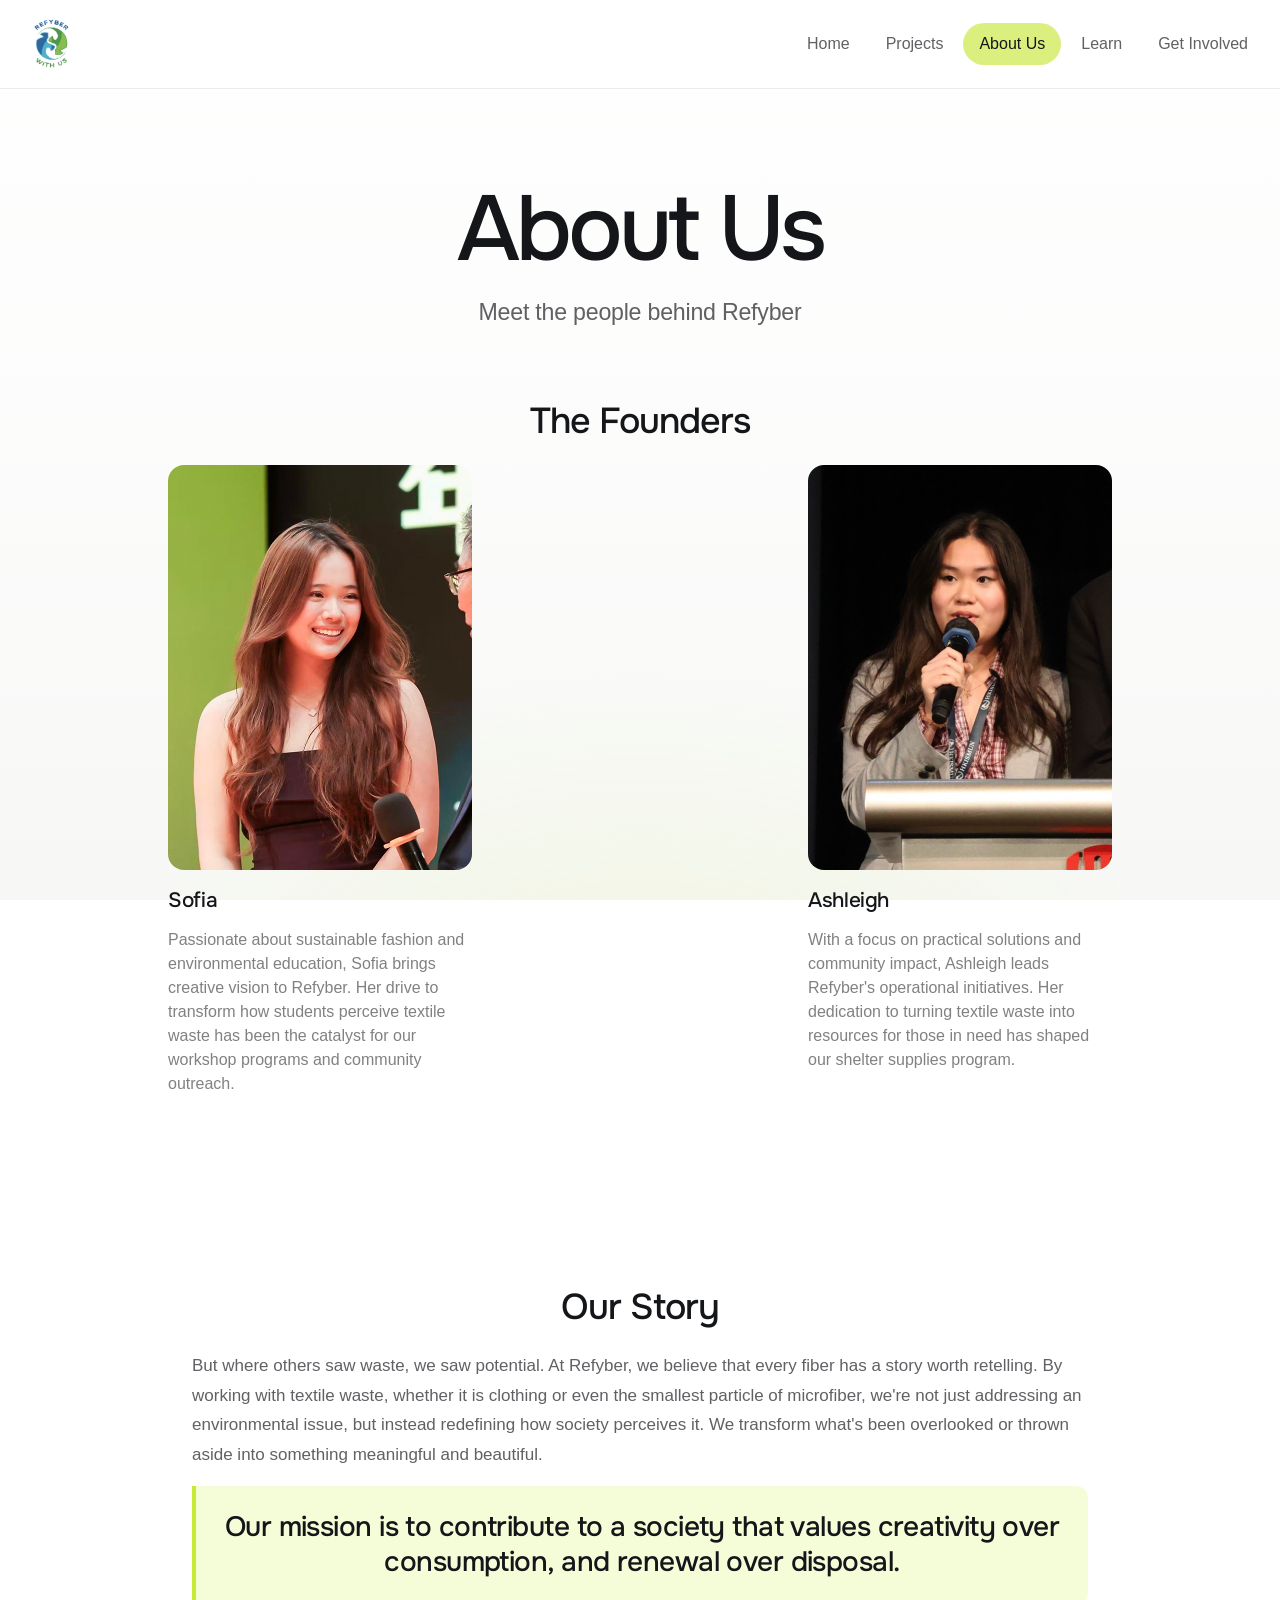
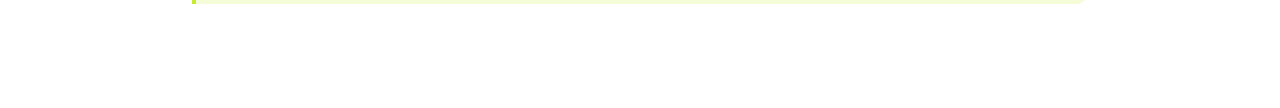
==== commit 3fdec401: "3" ====
--- a/about.html
+++ b/about.html
@@ -14,7 +14,7 @@
       <nav class="nav" aria-label="Main navigation"><div class="nav-inner"><a href="./index.html"><img class="logo" src="./refyber-logo.png" alt="Refyber" /></a><div class="nav-links"><a class="nav-link" href="./index.html">Home</a><a class="nav-link" href="./projects.html">Projects</a><a class="nav-link active" href="./about.html">About Us</a><a class="nav-link" href="./learn.html">Learn</a><a class="nav-link" href="./get-involved.html">Get Involved</a></div><button class="menu-button" type="button" aria-label="Toggle menu" aria-expanded="false"><svg width="24" height="24" fill="none" stroke="currentColor" viewBox="0 0 24 24"><path stroke-linecap="round" stroke-linejoin="round" stroke-width="2" d="M4 6h16M4 12h16M4 18h16" /></svg></button></div><div class="mobile-links"><a class="nav-link" href="./index.html">Home</a><a class="nav-link" href="./projects.html">Projects</a><a class="nav-link active" href="./about.html">About Us</a><a class="nav-link" href="./learn.html">Learn</a><a class="nav-link" href="./get-involved.html">Get Involved</a></div></nav>
       <main>
         <header class="page-hero"><div class="container"><h1>About Us</h1><p class="lede">Meet the people behind Refyber</p></div></header>
-        <section class="section"><div class="container"><h2 class="center">The Founders</h2><div class="grid two"><article class="center"><img class="founder-photo" src="./founder-sofia.png" alt="Sofia" width="600" height="800" /><h3>Sofia</h3><p class="muted">Passionate about sustainable fashion and environmental education, Sofia brings creative vision to Refyber. Her drive to transform how students perceive textile waste has been the catalyst for our workshop programs and community outreach.</p></article><article class="center"><img class="founder-photo" src="./founder-ashleigh.png" alt="Ashleigh" width="600" height="800" /><h3>Ashleigh</h3><p class="muted">With a focus on practical solutions and community impact, Ashleigh leads Refyber's operational initiatives. Her dedication to turning textile waste into resources for those in need has shaped our shelter supplies program.</p></article></div></div></section>
+        <section class="section"><div class="container"><h2 class="center">The Founders</h2><div class="grid two"><article class="founder"><img class="founder-photo" src="./founder-sofia.png" alt="Sofia" width="600" height="800" /><h3>Sofia</h3><p class="muted">Passionate about sustainable fashion and environmental education, Sofia brings creative vision to Refyber. Her drive to transform how students perceive textile waste has been the catalyst for our workshop programs and community outreach.</p></article><article class="founder"><img class="founder-photo" src="./founder-ashleigh.png" alt="Ashleigh" width="600" height="800" /><h3>Ashleigh</h3><p class="muted">With a focus on practical solutions and community impact, Ashleigh leads Refyber's operational initiatives. Her dedication to turning textile waste into resources for those in need has shaped our shelter supplies program.</p></article></div></div></section>
         <section class="section narrow"><div class="container body-copy"><h2 class="center">Our Story</h2><p>But where others saw waste, we saw potential. At Refyber, we believe that every fiber has a story worth retelling. By working with textile waste, whether it is clothing or even the smallest particle of microfiber, we're not just addressing an environmental issue, but instead redefining how society perceives it. We transform what's been overlooked or thrown aside into something meaningful and beautiful.</p><p class="quote">Our mission is to contribute to a society that values creativity over consumption, and renewal over disposal.</p></div></section>
       </main>
     </div>
--- a/styles.css
+++ b/styles.css
@@ -414,12 +414,28 @@
 
 .card-link {
   display: block;
-  width: min(100%, 24rem);
   transition: transform 220ms ease, box-shadow 220ms ease, border-color 220ms ease;
 }
 
-.grid > .card-link.text-right {
-  justify-self: end;
+/* Gentle stagger so a row of small cards feels composed, not rigid */
+@media (min-width: 768px) {
+  .grid.three > .card-link {
+    position: relative;
+  }
+
+  .grid.three > .card-link:nth-child(1) {
+    left: -0.75rem;
+  }
+
+  .grid.three > .card-link:nth-child(2) {
+    margin-top: 3rem;
+    left: 1.25rem;
+  }
+
+  .grid.three > .card-link:nth-child(3) {
+    margin-top: 1.25rem;
+    left: -0.5rem;
+  }
 }
 
 .card-link:hover {
@@ -505,13 +521,22 @@
   }
 }
 
+/* Founder block: text shares the photo's exact width and left edge */
+.founder {
+  width: 100%;
+  max-width: 19rem;
+  margin-inline: auto;
+  text-align: left;
+}
+
 .founder-photo {
+  display: block;
   width: 100%;
   height: auto;
   aspect-ratio: 3 / 4;
   object-fit: cover;
   border-radius: 1rem;
-  margin: 0 auto 1.5rem;
+  margin: 0 0 1.25rem;
 }
 
 .muted {
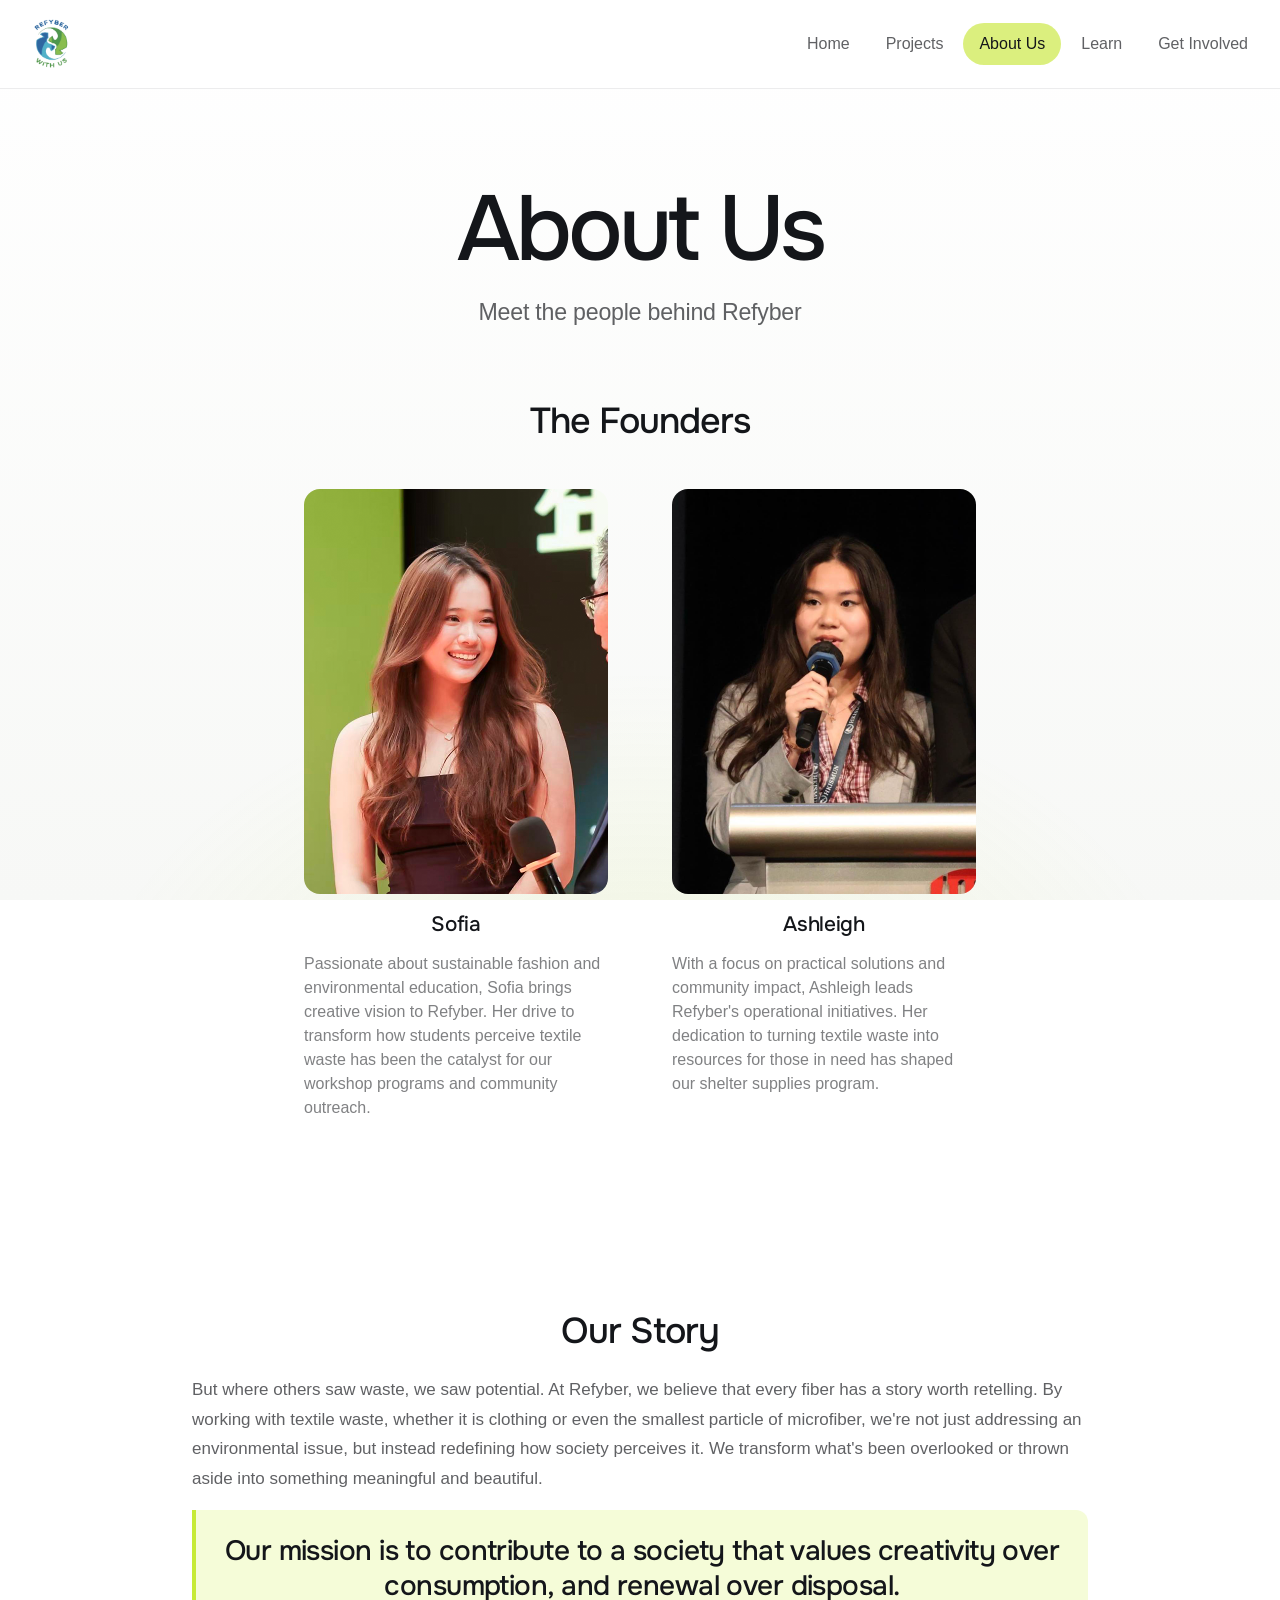
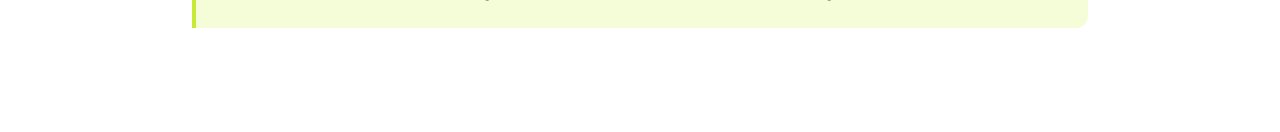
==== commit a80551bb: "3" ====
--- a/about.html
+++ b/about.html
@@ -14,7 +14,7 @@
       <nav class="nav" aria-label="Main navigation"><div class="nav-inner"><a href="./index.html"><img class="logo" src="./refyber-logo.png" alt="Refyber" /></a><div class="nav-links"><a class="nav-link" href="./index.html">Home</a><a class="nav-link" href="./projects.html">Projects</a><a class="nav-link active" href="./about.html">About Us</a><a class="nav-link" href="./learn.html">Learn</a><a class="nav-link" href="./get-involved.html">Get Involved</a></div><button class="menu-button" type="button" aria-label="Toggle menu" aria-expanded="false"><svg width="24" height="24" fill="none" stroke="currentColor" viewBox="0 0 24 24"><path stroke-linecap="round" stroke-linejoin="round" stroke-width="2" d="M4 6h16M4 12h16M4 18h16" /></svg></button></div><div class="mobile-links"><a class="nav-link" href="./index.html">Home</a><a class="nav-link" href="./projects.html">Projects</a><a class="nav-link active" href="./about.html">About Us</a><a class="nav-link" href="./learn.html">Learn</a><a class="nav-link" href="./get-involved.html">Get Involved</a></div></nav>
       <main>
         <header class="page-hero"><div class="container"><h1>About Us</h1><p class="lede">Meet the people behind Refyber</p></div></header>
-        <section class="section"><div class="container"><h2 class="center">The Founders</h2><div class="grid two"><article class="founder"><img class="founder-photo" src="./founder-sofia.png" alt="Sofia" width="600" height="800" /><h3>Sofia</h3><p class="muted">Passionate about sustainable fashion and environmental education, Sofia brings creative vision to Refyber. Her drive to transform how students perceive textile waste has been the catalyst for our workshop programs and community outreach.</p></article><article class="founder"><img class="founder-photo" src="./founder-ashleigh.png" alt="Ashleigh" width="600" height="800" /><h3>Ashleigh</h3><p class="muted">With a focus on practical solutions and community impact, Ashleigh leads Refyber's operational initiatives. Her dedication to turning textile waste into resources for those in need has shaped our shelter supplies program.</p></article></div></div></section>
+        <section class="section"><div class="container"><h2 class="center">The Founders</h2><div class="grid two founders"><article class="founder"><img class="founder-photo" src="./founder-sofia.png" alt="Sofia" width="600" height="800" /><h3>Sofia</h3><p class="muted">Passionate about sustainable fashion and environmental education, Sofia brings creative vision to Refyber. Her drive to transform how students perceive textile waste has been the catalyst for our workshop programs and community outreach.</p></article><article class="founder"><img class="founder-photo" src="./founder-ashleigh.png" alt="Ashleigh" width="600" height="800" /><h3>Ashleigh</h3><p class="muted">With a focus on practical solutions and community impact, Ashleigh leads Refyber's operational initiatives. Her dedication to turning textile waste into resources for those in need has shaped our shelter supplies program.</p></article></div></div></section>
         <section class="section narrow"><div class="container body-copy"><h2 class="center">Our Story</h2><p>But where others saw waste, we saw potential. At Refyber, we believe that every fiber has a story worth retelling. By working with textile waste, whether it is clothing or even the smallest particle of microfiber, we're not just addressing an environmental issue, but instead redefining how society perceives it. We transform what's been overlooked or thrown aside into something meaningful and beautiful.</p><p class="quote">Our mission is to contribute to a society that values creativity over consumption, and renewal over disposal.</p></div></section>
       </main>
     </div>
--- a/styles.css
+++ b/styles.css
@@ -57,6 +57,25 @@
   pointer-events: none;
   background:
     radial-gradient(56rem 40rem at 50% 120%, rgba(205, 234, 76, 0.14), transparent 64%);
+}
+
+/* One continuous lime wash behind the homepage. It spans the whole document
+   (scrolls with the page): the hero stays white, the green fades in from the
+   Our Mission area and deepens toward the bottom — a single unified field */
+body.page-home {
+  position: relative;
+}
+
+body.page-home::before {
+  position: absolute;
+  background:
+    radial-gradient(110% 24% at 50% 102%, rgba(214, 240, 110, 0.3), transparent 72%),
+    linear-gradient(180deg,
+      rgba(205, 234, 76, 0) 0%,
+      rgba(205, 234, 76, 0) 18%,
+      rgba(205, 234, 76, 0.08) 38%,
+      rgba(205, 234, 76, 0.17) 70%,
+      rgba(205, 234, 76, 0.27) 100%);
 }
 
 a {
@@ -417,27 +436,6 @@
   transition: transform 220ms ease, box-shadow 220ms ease, border-color 220ms ease;
 }
 
-/* Gentle stagger so a row of small cards feels composed, not rigid */
-@media (min-width: 768px) {
-  .grid.three > .card-link {
-    position: relative;
-  }
-
-  .grid.three > .card-link:nth-child(1) {
-    left: -0.75rem;
-  }
-
-  .grid.three > .card-link:nth-child(2) {
-    margin-top: 3rem;
-    left: 1.25rem;
-  }
-
-  .grid.three > .card-link:nth-child(3) {
-    margin-top: 1.25rem;
-    left: -0.5rem;
-  }
-}
-
 .card-link:hover {
   transform: translateY(-0.3rem);
   box-shadow: var(--shadow-md);
@@ -527,6 +525,23 @@
   max-width: 19rem;
   margin-inline: auto;
   text-align: left;
+}
+
+.founders {
+  justify-content: center;
+  max-width: 44rem;
+  margin-top: 3rem;
+  margin-inline: auto;
+}
+
+@media (min-width: 768px) {
+  .founders {
+    grid-template-columns: repeat(2, 19rem);
+  }
+}
+
+.founder h3 {
+  text-align: center;
 }
 
 .founder-photo {
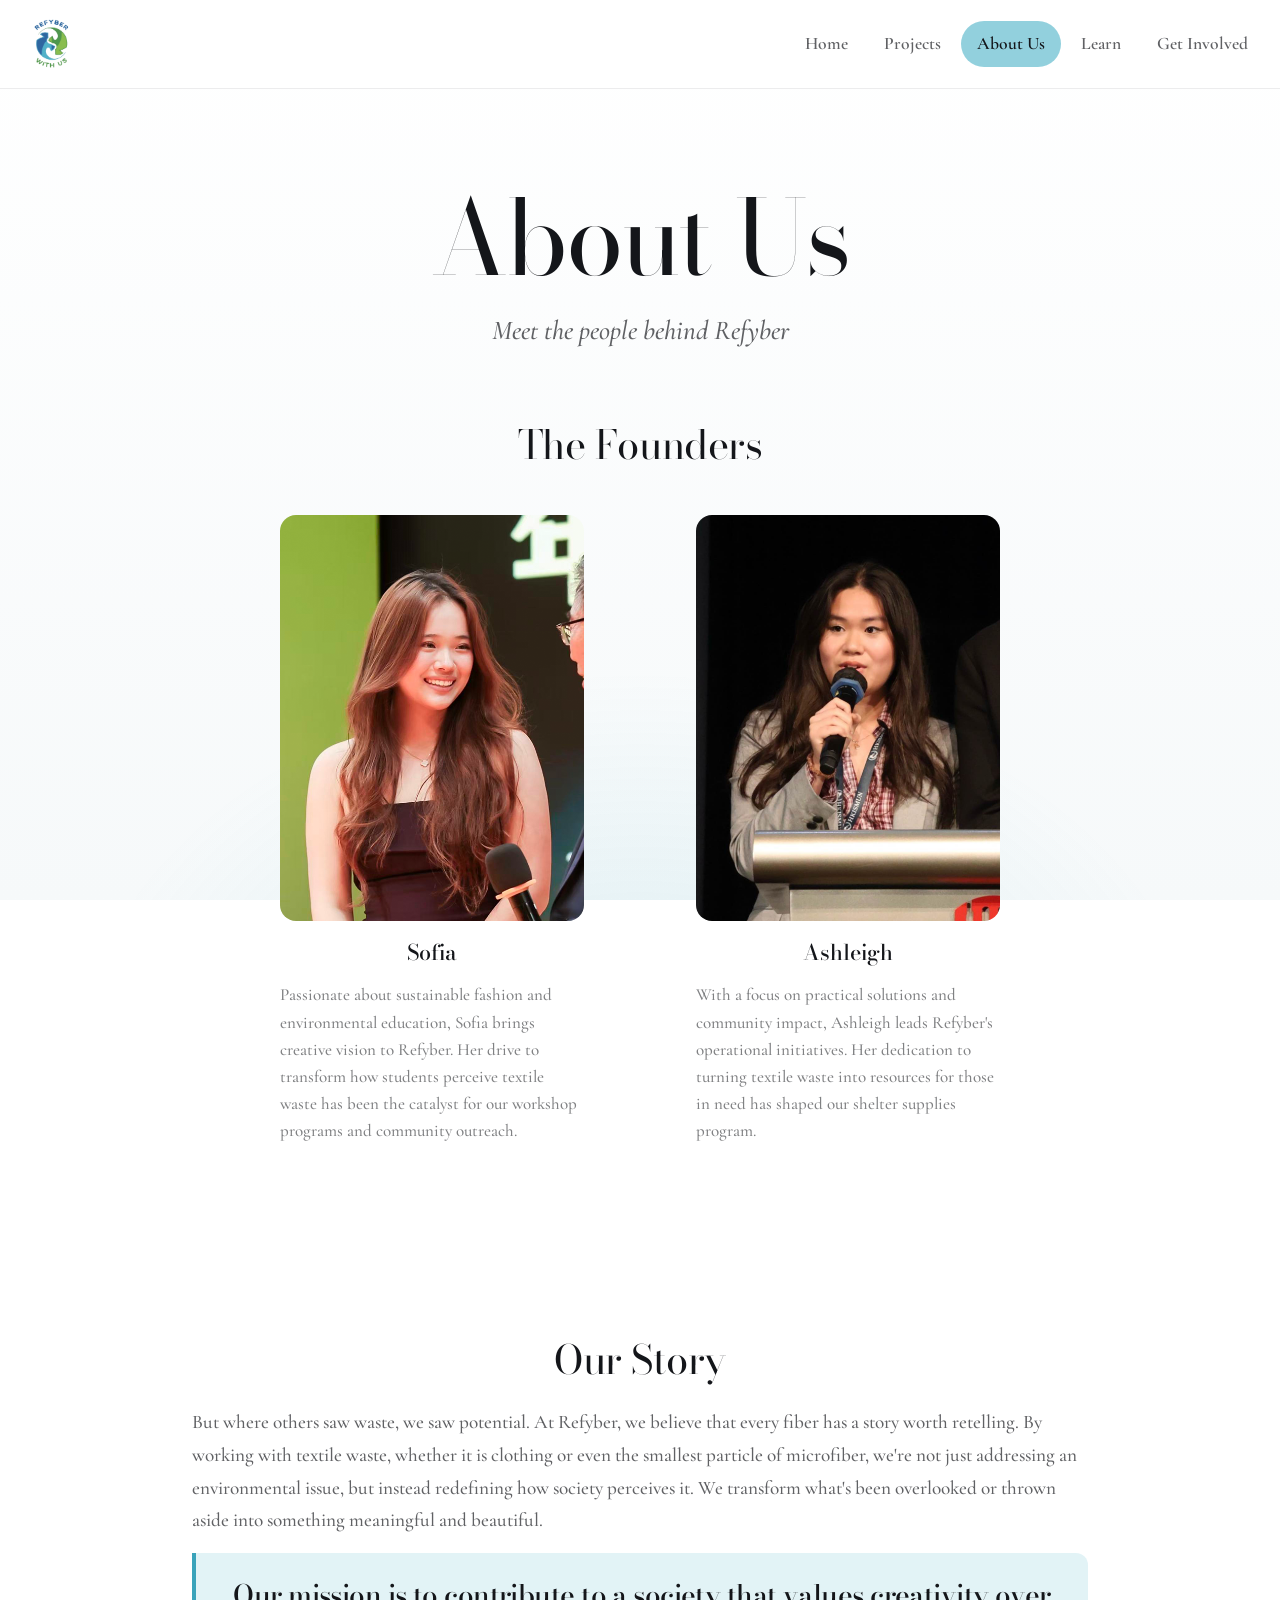
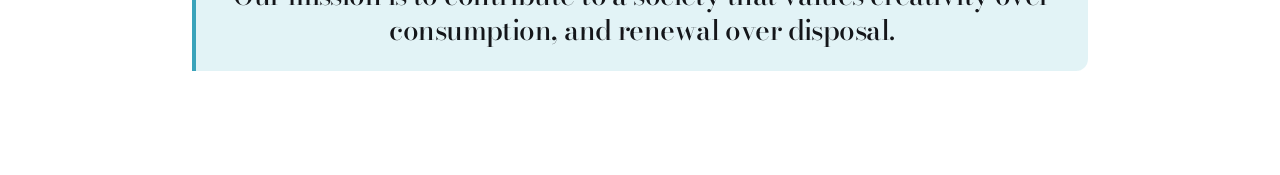
==== commit d331997d: "3" ====
--- a/about.html
+++ b/about.html
@@ -6,7 +6,7 @@
     <title>About Us — Refyber</title>
     <link rel="preconnect" href="https://fonts.googleapis.com" />
     <link rel="preconnect" href="https://fonts.gstatic.com" crossorigin />
-    <link href="https://fonts.googleapis.com/css2?family=Onest:wght@400;500;600;700&display=swap" rel="stylesheet" />
+    <link href="https://fonts.googleapis.com/css2?family=Bodoni+Moda:ital,opsz,wght@0,6..96,400;0,6..96,500;1,6..96,400&family=Cormorant+Garamond:ital,wght@0,400;0,500;0,600;0,700;1,400;1,500&display=swap" rel="stylesheet" />
     <link rel="stylesheet" href="./styles.css" />
   </head>
   <body>
--- a/styles.css
+++ b/styles.css
@@ -9,19 +9,20 @@
   --page-2: #f7f8f6;
   --line: rgba(20, 22, 26, 0.08);
 
-  /* Lime / chartreuse accent (from reference) — used as a FILL with dark text */
-  --accent: #d7f24c;
-  --accent-strong: #c6ea36;
-  --accent-soft: rgba(210, 240, 80, 0.22);
-  --accent-ink: #4f6112; /* readable green for text on light */
+  /* Teal accent (#4FB4C9) — used as a FILL with dark text */
+  --accent: #4fb4c9;
+  --accent-strong: #3aa3ba;
+  --accent-soft: rgba(79, 180, 201, 0.16);
+  --accent-ink: #1c6a7c; /* readable teal for text on light */
+  --accent-rgb: 79, 180, 201;
 
   --graphite: #23262f;
   --graphite-2: #101216;
 
-  /* Gradients */
-  --grad-page: linear-gradient(180deg, #ffffff 0%, #f7f8f6 100%);
-  --grad-metal: linear-gradient(180deg, #f5f6f4 0%, #eeefec 100%);
-  --grad-accent: linear-gradient(150deg, #ecfb8c 0%, #ddf765 45%, #d2f34e 100%);
+  /* Gradients — all extending from #4FB4C9 */
+  --grad-page: linear-gradient(180deg, #ffffff 0%, #f6f9fa 100%);
+  --grad-metal: linear-gradient(180deg, #f4f7f8 0%, #eaeff1 100%);
+  --grad-accent: linear-gradient(150deg, #8ed5e3 0%, #4fb4c9 55%, #2f93aa 100%);
   --grad-dark: linear-gradient(168deg, #16171a 0%, #0d0e10 100%);
 
   --shadow-sm: 0 1px 2px rgba(20, 22, 26, 0.04);
@@ -43,8 +44,10 @@
   color: var(--ink);
   background: var(--grad-page);
   background-attachment: fixed;
-  font-family: Helvetica, "Helvetica Neue", Arial, sans-serif;
-  line-height: 1.5;
+  font-family: "Cormorant Garamond", Georgia, "Times New Roman", serif;
+  font-size: 1.0625rem;
+  font-weight: 500;
+  line-height: 1.6;
   -webkit-font-smoothing: antialiased;
 }
 
@@ -56,7 +59,7 @@
   z-index: -1;
   pointer-events: none;
   background:
-    radial-gradient(56rem 40rem at 50% 120%, rgba(205, 234, 76, 0.14), transparent 64%);
+    radial-gradient(56rem 40rem at 50% 120%, rgba(79, 180, 201, 0.14), transparent 64%);
 }
 
 /* One continuous lime wash behind the homepage. It spans the whole document
@@ -69,13 +72,13 @@
 body.page-home::before {
   position: absolute;
   background:
-    radial-gradient(110% 24% at 50% 102%, rgba(214, 240, 110, 0.3), transparent 72%),
+    radial-gradient(110% 24% at 50% 102%, rgba(126, 205, 220, 0.3), transparent 72%),
     linear-gradient(180deg,
-      rgba(205, 234, 76, 0) 0%,
-      rgba(205, 234, 76, 0) 18%,
-      rgba(205, 234, 76, 0.08) 38%,
-      rgba(205, 234, 76, 0.17) 70%,
-      rgba(205, 234, 76, 0.27) 100%);
+      rgba(79, 180, 201, 0) 0%,
+      rgba(79, 180, 201, 0) 80%,
+      rgba(79, 180, 201, 0.1) 88%,
+      rgba(79, 180, 201, 0.19) 95%,
+      rgba(79, 180, 201, 0.27) 100%);
 }
 
 a {
@@ -142,15 +145,15 @@
   padding: 0.55rem 1rem;
   border-radius: 999px;
   color: var(--ink-soft);
-  font-size: 1rem;
-  font-weight: 500;
+  font-size: 1.1rem;
+  font-weight: 600;
   transition: color 160ms ease, background-color 160ms ease;
 }
 
 .nav-link:hover,
 .nav-link.active {
   color: var(--ink);
-  background: rgba(197, 230, 48, 0.62);
+  background: rgba(79, 180, 201, 0.62);
 }
 
 .menu-button {
@@ -179,7 +182,7 @@
   flex: 1;
 }
 
-/* White hero with a soft-focus lime handwritten wordmark (resting-state look) */
+/* White hero: the logo sits centred and stays visible while the video plays */
 .hero-liquid {
   position: relative;
   display: grid;
@@ -207,50 +210,13 @@
   opacity: 1;
 }
 
-.hero-word {
+.hero-logo {
   position: relative;
-  z-index: 0;
-  margin: 0;
-  font-family: "Caveat", cursive;
-  font-weight: 700;
-  font-size: clamp(2.75rem, 13vw, 12rem);
-  line-height: 1;
-  letter-spacing: 0;
-  white-space: nowrap;
-  text-align: center;
-  color: #a9b53c; /* lighter olive handwriting */
-  -webkit-text-fill-color: #a9b53c;
-}
-
-/* Solid bright-lime highlighter blob behind: same handwriting fattened until
-   the strokes merge into one connected shape, then softened at the edges */
-.hero-word::before {
-  content: attr(data-text);
-  position: absolute;
-  inset: 0;
-  z-index: -1;
-  color: #e4f43a;
-  -webkit-text-fill-color: #e4f43a;
-  -webkit-text-stroke: 0.2em #e4f43a;
-  paint-order: stroke fill;
-  filter: blur(0.055em);
-}
-
-/* Subtle ink/grain texture clipped into the letters — fails safe (no texture if unsupported) */
-.hero-word::after {
-  content: attr(data-text);
-  position: absolute;
-  inset: 0;
-  z-index: 1;
-  pointer-events: none;
-  background-image: url("data:image/svg+xml,%3Csvg%20xmlns='http://www.w3.org/2000/svg'%20width='140'%20height='140'%3E%3Cfilter%20id='n'%3E%3CfeTurbulence%20type='fractalNoise'%20baseFrequency='0.9'%20numOctaves='2'%20stitchTiles='stitch'/%3E%3CfeColorMatrix%20type='saturate'%20values='0'/%3E%3C/filter%3E%3Crect%20width='140'%20height='140'%20filter='url(%23n)'/%3E%3C/svg%3E");
-  background-size: 150px 150px;
-  -webkit-background-clip: text;
-  background-clip: text;
-  -webkit-text-fill-color: transparent;
-  color: transparent;
-  mix-blend-mode: multiply;
-  opacity: 0.4;
+  z-index: 3; /* above the video, so it stays visible during playback */
+  width: min(72vw, 34rem);
+  height: auto;
+  object-fit: contain;
+  filter: drop-shadow(0 6px 26px rgba(0, 0, 0, 0.28));
 }
 
 .home-copy {
@@ -290,19 +256,22 @@
   width: min(100%, 44rem);
   margin: 0 auto;
   color: var(--ink-soft);
-  font-size: clamp(1.2rem, 2.7vw, 1.45rem);
-  line-height: 1.5;
-  letter-spacing: -0.01em;
+  font-family: "Cormorant Garamond", Georgia, serif;
+  font-style: italic;
+  font-size: clamp(1.35rem, 2.9vw, 1.7rem);
+  line-height: 1.45;
+  letter-spacing: 0;
 }
 
 .home-copy p {
   margin-bottom: 0;
-  font-family: "Onest", "Helvetica Neue", Arial, sans-serif;
-  color: var(--ink);
-  font-size: clamp(1.6rem, 3.6vw, 2.25rem);
-  font-weight: 500;
-  letter-spacing: -0.028em;
-  line-height: 1.18;
+  font-family: "Bodoni Moda", "Times New Roman", serif;
+  font-style: normal;
+  color: var(--ink);
+  font-size: clamp(1.75rem, 3.8vw, 2.5rem);
+  font-weight: 400;
+  letter-spacing: -0.012em;
+  line-height: 1.2;
 }
 
 .page-hero {
@@ -322,10 +291,10 @@
   border-radius: 999px;
   color: var(--ink);
   background: var(--grad-accent);
-  box-shadow: 0 2px 14px rgba(205, 240, 70, 0.5);
-  font-size: 0.75rem;
-  font-weight: 600;
-  letter-spacing: 0.08em;
+  box-shadow: 0 2px 14px rgba(79, 180, 201, 0.45);
+  font-size: 0.8rem;
+  font-weight: 700;
+  letter-spacing: 0.12em;
   text-transform: uppercase;
 }
 
@@ -333,34 +302,34 @@
 h2,
 h3 {
   margin: 0;
-  font-family: "Onest", "Helvetica Neue", Arial, sans-serif;
-  line-height: 1.05;
-  letter-spacing: -0.03em;
+  font-family: "Bodoni Moda", "Times New Roman", serif;
+  line-height: 1.1;
+  letter-spacing: -0.015em;
 }
 
 h1 {
   margin-bottom: 1.25rem;
   color: var(--ink);
-  font-size: clamp(2.75rem, 9vw, 5.75rem);
-  font-weight: 500;
-  letter-spacing: -0.045em;
-  line-height: 0.98;
+  font-size: clamp(3rem, 9.5vw, 6.5rem);
+  font-weight: 400;
+  letter-spacing: -0.02em;
+  line-height: 1.02;
 }
 
 h2 {
   margin-bottom: 1.5rem;
   color: var(--ink);
-  font-size: clamp(1.6rem, 3.6vw, 2.25rem);
-  font-weight: 500;
-  letter-spacing: -0.028em;
-  line-height: 1.08;
+  font-size: clamp(1.75rem, 3.8vw, 2.5rem);
+  font-weight: 400;
+  letter-spacing: -0.012em;
+  line-height: 1.12;
 }
 
 h3 {
   margin-bottom: 0.75rem;
-  font-size: 1.3rem;
+  font-size: 1.35rem;
   font-weight: 500;
-  letter-spacing: -0.018em;
+  letter-spacing: -0.005em;
 }
 
 .section {
@@ -377,8 +346,8 @@
 
 .body-copy {
   color: var(--ink-soft);
-  font-size: 1.0625rem;
-  line-height: 1.75;
+  font-size: 1.2rem;
+  line-height: 1.7;
 }
 
 .body-copy p {
@@ -392,7 +361,7 @@
   border-radius: 0 0.75rem 0.75rem 0;
   color: var(--ink);
   background: var(--accent-soft);
-  font-family: "Onest", "Helvetica Neue", Arial, sans-serif;
+  font-family: "Bodoni Moda", "Times New Roman", serif;
   font-size: clamp(1.35rem, 2.6vw, 1.75rem);
   font-weight: 500;
   letter-spacing: -0.02em;
@@ -445,7 +414,7 @@
 .card.accent-fill,
 .panel.accent-fill {
   background: var(--grad-accent);
-  box-shadow: 0 10px 30px rgba(196, 230, 60, 0.35);
+  box-shadow: 0 10px 30px rgba(79, 180, 201, 0.35);
 }
 
 .accent-fill .muted {
@@ -453,7 +422,7 @@
 }
 
 .card-link.accent-fill:hover {
-  box-shadow: 0 16px 36px rgba(196, 230, 60, 0.48);
+  box-shadow: 0 16px 36px rgba(79, 180, 201, 0.48);
 }
 
 .accent-fill .button.alt {
@@ -468,6 +437,28 @@
   font-size: 1.875rem;
 }
 
+/* Pill chips for simple lists (e.g. microplastic sources) */
+.chips {
+  display: flex;
+  flex-wrap: wrap;
+  gap: 1rem;
+  justify-content: center;
+  margin-top: 2.5rem;
+}
+
+.chip {
+  padding: 0.85rem 1.5rem;
+  border-radius: 999px;
+  background: var(--grad-metal);
+  box-shadow: var(--shadow-sm);
+  font-size: 1.05rem;
+  font-weight: 600;
+}
+
+.chip.accent-fill {
+  background: var(--grad-accent);
+}
+
 /* Scattered project cards — small cards drifting across the canvas */
 .scatter {
   display: grid;
@@ -478,44 +469,243 @@
   width: 100%;
 }
 
+.scatter-photo {
+  display: block;
+  width: 100%;
+  aspect-ratio: 3 / 2;
+  object-fit: cover;
+  border-radius: 0.65rem;
+  margin-bottom: 1rem;
+}
+
+/* Clickable project cards */
+.project-card {
+  cursor: pointer;
+  transition: transform 220ms ease, box-shadow 220ms ease;
+}
+
+.project-card:hover,
+.project-card:focus-visible {
+  transform: translateY(-0.3rem);
+  box-shadow: var(--shadow-md);
+  outline: none;
+}
+
+.card-cta {
+  display: block;
+  margin-top: 1rem;
+  color: var(--accent-ink);
+  font-size: 0.85rem;
+  font-weight: 600;
+}
+
+.accent-fill .card-cta {
+  color: var(--ink);
+}
+
+.project-remove {
+  display: inline-block;
+  margin-top: 0.75rem;
+  padding: 0;
+  border: 0;
+  background: transparent;
+  color: var(--ink-mute);
+  font-size: 0.85rem;
+  cursor: pointer;
+}
+
+.project-remove:hover {
+  color: var(--accent-ink);
+  text-decoration: underline;
+}
+
+/* Reflection modal */
+.modal {
+  position: fixed;
+  inset: 0;
+  z-index: 50;
+  display: grid;
+  place-items: center;
+  padding: 1.5rem;
+}
+
+.modal[hidden] {
+  display: none;
+}
+
+.modal-backdrop {
+  position: absolute;
+  inset: 0;
+  background: rgba(12, 20, 24, 0.55);
+  backdrop-filter: blur(3px);
+}
+
+.modal-panel {
+  position: relative;
+  width: min(100%, 40rem);
+  max-height: 86vh;
+  overflow-y: auto;
+  padding: 2.25rem;
+  border-radius: 1.25rem;
+  background: var(--surface);
+  box-shadow: 0 30px 70px rgba(12, 20, 24, 0.3);
+}
+
+.modal-close {
+  position: absolute;
+  top: 1rem;
+  right: 1.15rem;
+  width: 2.25rem;
+  height: 2.25rem;
+  border: 0;
+  border-radius: 999px;
+  background: transparent;
+  color: var(--ink-soft);
+  font-size: 1.75rem;
+  line-height: 1;
+  cursor: pointer;
+}
+
+.modal-close:hover {
+  background: var(--accent-soft);
+  color: var(--ink);
+}
+
+.modal-note {
+  margin: 0 0 1.5rem;
+  color: var(--ink-mute);
+  font-size: 0.9rem;
+}
+
+.reflections {
+  display: grid;
+  gap: 1rem;
+  margin-bottom: 1.75rem;
+}
+
+.reflection {
+  padding: 1.15rem 1.25rem;
+  border-radius: 0.85rem;
+  background: var(--grad-metal);
+}
+
+.reflection-head {
+  display: flex;
+  justify-content: space-between;
+  gap: 1rem;
+  margin-bottom: 0.4rem;
+}
+
+.reflection-name {
+  font-weight: 600;
+}
+
+.reflection-date {
+  color: var(--ink-mute);
+  font-size: 0.8rem;
+}
+
+.reflection p {
+  margin: 0;
+  color: var(--ink-soft);
+}
+
+.reflection img,
+.rf-preview {
+  width: 100%;
+  max-height: 16rem;
+  object-fit: cover;
+  border-radius: 0.65rem;
+  margin-top: 0.85rem;
+}
+
+.reflections-empty {
+  color: var(--ink-mute);
+  font-style: italic;
+}
+
+.reflection-delete {
+  align-self: start;
+  border: 0;
+  background: transparent;
+  color: var(--ink-mute);
+  font-size: 0.8rem;
+  cursor: pointer;
+}
+
+.reflection-delete:hover {
+  color: var(--accent-ink);
+  text-decoration: underline;
+}
+
+/* Eco-paper tutorial: numbered steps on the left, video on the right */
+.tutorial {
+  display: grid;
+  gap: 2rem;
+  margin-top: 3rem;
+}
+
+@media (min-width: 900px) {
+  .tutorial {
+    grid-template-columns: minmax(0, 1fr) minmax(0, 1fr);
+    align-items: start;
+  }
+
+  .tutorial .ecopaper-video {
+    position: sticky;
+    top: 7rem;
+  }
+}
+
+.ecopaper-video {
+  display: block;
+  width: 100%;
+  border-radius: 1rem;
+  box-shadow: var(--shadow-md);
+  cursor: pointer;
+}
+
 .scatter-num {
   display: block;
   margin-bottom: 0.75rem;
-  font-family: "Onest", "Helvetica Neue", Arial, sans-serif;
+  font-family: "Bodoni Moda", "Times New Roman", serif;
   font-size: 2.25rem;
   font-weight: 500;
   letter-spacing: -0.04em;
   line-height: 1;
 }
 
+/* Compact interlocking layout (like the reference): three columns, the middle
+   card straddling both rows, slight vertical offsets — everything in one view */
 @media (min-width: 900px) {
   .scatter {
-    gap: 0;
-  }
-
-  .scatter .card {
-    width: 22rem;
+    grid-template-columns: repeat(3, minmax(0, 1fr));
+    gap: 2rem;
+    align-items: start;
   }
 
   .scatter .s1 {
-    margin: 0 0 2.5rem 0;
+    grid-area: 1 / 1;
   }
 
   .scatter .s2 {
-    margin: -5rem 6% 2.5rem auto;
+    grid-area: 1 / 3;
+    margin-top: 3.5rem;
   }
 
   .scatter .s3 {
-    margin: 0 0 2.5rem 32%;
+    grid-area: 1 / 2 / 3 / 3;
+    align-self: center;
   }
 
   .scatter .s4 {
-    width: 30rem;
-    margin: 1rem 0 2.5rem 3%;
+    grid-area: 2 / 1;
+    margin-top: 1rem;
   }
 
   .scatter .s5 {
-    margin: -7rem 10% 0 auto;
+    grid-area: 2 / 3;
+    margin-top: 4.5rem;
   }
 }
 
@@ -537,6 +727,8 @@
 @media (min-width: 768px) {
   .founders {
     grid-template-columns: repeat(2, 19rem);
+    gap: 7rem;
+    max-width: 45rem;
   }
 }
 
@@ -559,12 +751,161 @@
 }
 
 .small {
-  font-size: 0.875rem;
+  font-size: 0.95rem;
 }
 
 .tracker {
-  width: min(100% - 2rem, 42rem);
+  width: 100%;
+  padding: 2.5rem;
   margin: 0 auto;
+}
+
+/* Tracker: a single figure visualised as a progress ring */
+.tracker-viz {
+  display: flex;
+  flex-wrap: wrap;
+  align-items: center;
+  gap: 2.5rem;
+  margin-top: 2rem;
+}
+
+.tracker-ring {
+  flex: none;
+  width: 11rem;
+  height: 11rem;
+  transform: rotate(-90deg);
+}
+
+.ring-track,
+.ring-fill {
+  fill: none;
+  stroke-width: 14;
+  stroke-linecap: round;
+}
+
+.ring-track {
+  stroke: rgba(79, 180, 201, 0.16);
+}
+
+.ring-fill {
+  stroke: var(--accent);
+  /* r=86 → circumference ≈ 540.4; 7.2% of goal filled */
+  stroke-dasharray: 540.4;
+  stroke-dashoffset: 501.5;
+}
+
+.tracker-figure {
+  display: flex;
+  flex-direction: column;
+  gap: 0.35rem;
+}
+
+.tracker-figure strong {
+  font-family: "Bodoni Moda", "Times New Roman", serif;
+  font-size: clamp(4rem, 11vw, 7rem);
+  font-weight: 400;
+  line-height: 1;
+  letter-spacing: -0.02em;
+  color: var(--accent-ink);
+}
+
+.tracker-figure .unit {
+  font-size: 0.42em;
+  letter-spacing: 0;
+}
+
+.tracker-goal {
+  color: var(--accent-ink);
+  font-size: 1rem;
+  font-weight: 600;
+}
+
+/* Animated per-project bar chart, filling the empty right side of the tracker */
+.tracker-chart {
+  flex: 1 1 18rem;
+  min-width: 15rem;
+  display: flex;
+  flex-direction: column;
+  gap: 0.6rem;
+}
+
+.chart-bars {
+  display: grid;
+  grid-template-columns: repeat(5, minmax(0, 1fr));
+  align-items: end;
+  gap: 0.85rem;
+  height: 9rem;
+  padding-bottom: 0.5rem;
+  border-bottom: 1px solid var(--line);
+}
+
+.chart-bars .bar {
+  position: relative;
+  display: block;
+  height: var(--v);
+  border-radius: 0.4rem 0.4rem 0 0;
+  background: var(--grad-accent);
+  transform-origin: bottom;
+  animation: barGrow 900ms cubic-bezier(0.22, 1, 0.36, 1) backwards,
+    barBreathe 4.5s ease-in-out infinite;
+}
+
+.chart-bars .bar:nth-child(1) { animation-delay: 0ms, 0ms; }
+.chart-bars .bar:nth-child(2) { animation-delay: 110ms, 300ms; }
+.chart-bars .bar:nth-child(3) { animation-delay: 220ms, 600ms; }
+.chart-bars .bar:nth-child(4) { animation-delay: 330ms, 900ms; }
+.chart-bars .bar:nth-child(5) { animation-delay: 440ms, 1200ms; }
+
+.chart-bars .bar em {
+  position: absolute;
+  top: -1.5rem;
+  left: 50%;
+  transform: translateX(-50%);
+  color: var(--accent-ink);
+  font-size: 0.85rem;
+  font-style: normal;
+  font-weight: 700;
+  white-space: nowrap;
+}
+
+@keyframes barGrow {
+  from {
+    transform: scaleY(0);
+    opacity: 0;
+  }
+  to {
+    transform: scaleY(1);
+    opacity: 1;
+  }
+}
+
+@keyframes barBreathe {
+  0%,
+  100% {
+    transform: scaleY(1);
+  }
+  50% {
+    transform: scaleY(0.94);
+  }
+}
+
+.chart-axis {
+  display: grid;
+  grid-template-columns: repeat(5, minmax(0, 1fr));
+  gap: 0.85rem;
+  color: var(--ink-mute);
+  font-size: 0.85rem;
+  text-align: center;
+}
+
+.chart-caption {
+  margin-top: 0.15rem;
+}
+
+@media (prefers-reduced-motion: reduce) {
+  .chart-bars .bar {
+    animation: none;
+  }
 }
 
 .stats {
@@ -582,7 +923,7 @@
 
 .stat strong {
   display: block;
-  font-family: "Onest", "Helvetica Neue", Arial, sans-serif;
+  font-family: "Bodoni Moda", "Times New Roman", serif;
   font-size: clamp(2.5rem, 4.5vw, 3rem);
   letter-spacing: -0.04em;
   line-height: 1;
@@ -646,8 +987,8 @@
   border-radius: 999px;
   color: var(--ink);
   background: var(--grad-accent);
-  box-shadow: 0 2px 10px rgba(205, 240, 70, 0.5);
-  font-family: "Onest", "Helvetica Neue", Arial, sans-serif;
+  box-shadow: 0 2px 10px rgba(79, 180, 201, 0.45);
+  font-family: "Bodoni Moda", "Times New Roman", serif;
   font-weight: 600;
 }
 
@@ -665,7 +1006,7 @@
   inset: 0;
   pointer-events: none;
   background:
-    radial-gradient(34rem 24rem at 88% 112%, rgba(205, 234, 76, 0.16), transparent 62%);
+    radial-gradient(34rem 24rem at 88% 112%, rgba(79, 180, 201, 0.16), transparent 62%);
 }
 
 .dark-band > * {
@@ -685,7 +1026,7 @@
 
 .number strong {
   display: block;
-  font-family: "Onest", "Helvetica Neue", Arial, sans-serif;
+  font-family: "Bodoni Moda", "Times New Roman", serif;
   font-size: clamp(3.25rem, 9vw, 4.75rem);
   line-height: 0.95;
   letter-spacing: -0.045em;
@@ -706,8 +1047,9 @@
   border-radius: 0.65rem;
   color: var(--surface);
   background: var(--grad-dark);
+  font-size: 1.05rem;
   font-weight: 600;
-  letter-spacing: 0.01em;
+  letter-spacing: 0.02em;
   cursor: pointer;
   box-shadow: 0 6px 18px rgba(16, 18, 22, 0.2);
   transition: transform 160ms ease, box-shadow 160ms ease, filter 160ms ease;
@@ -716,7 +1058,7 @@
 .button.alt {
   color: var(--ink);
   background: var(--grad-accent);
-  box-shadow: 0 6px 18px rgba(183, 221, 51, 0.35);
+  box-shadow: 0 6px 18px rgba(79, 180, 201, 0.35);
 }
 
 .button:hover {
@@ -736,8 +1078,8 @@
 }
 
 .field label {
-  font-size: 0.875rem;
-  font-weight: 600;
+  font-size: 0.95rem;
+  font-weight: 700;
 }
 
 .field input,
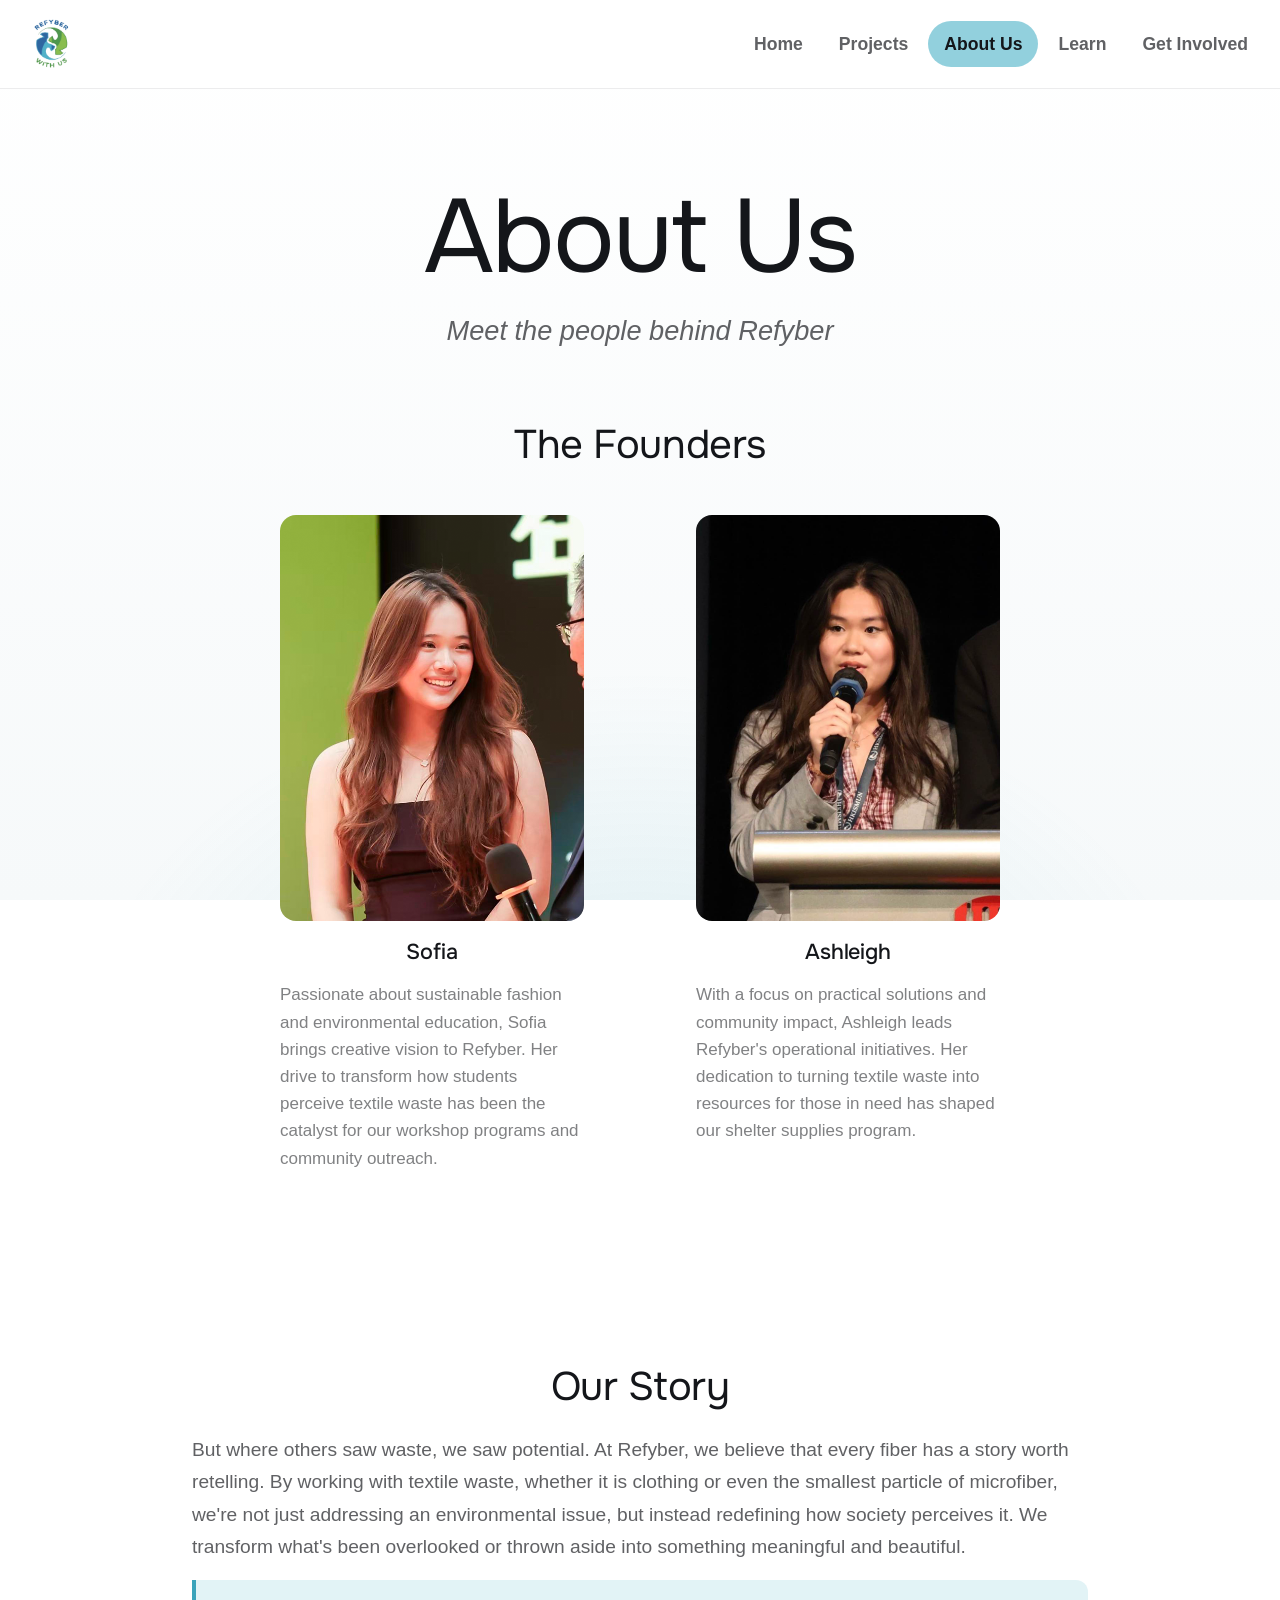
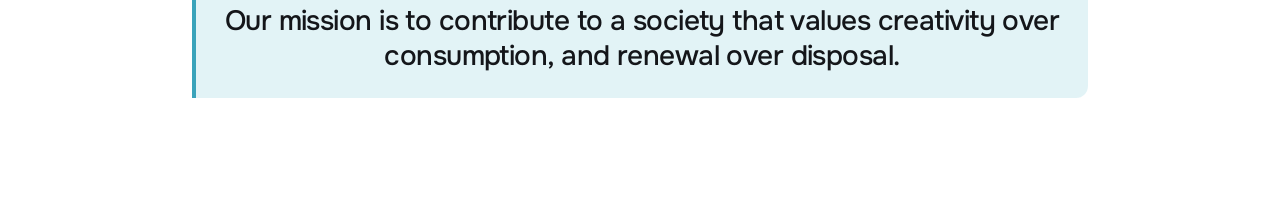
==== commit 5e2ec87a: "3" ====
--- a/about.html
+++ b/about.html
@@ -6,7 +6,7 @@
     <title>About Us — Refyber</title>
     <link rel="preconnect" href="https://fonts.googleapis.com" />
     <link rel="preconnect" href="https://fonts.gstatic.com" crossorigin />
-    <link href="https://fonts.googleapis.com/css2?family=Bodoni+Moda:ital,opsz,wght@0,6..96,400;0,6..96,500;1,6..96,400&family=Cormorant+Garamond:ital,wght@0,400;0,500;0,600;0,700;1,400;1,500&display=swap" rel="stylesheet" />
+    <link href="https://fonts.googleapis.com/css2?family=Onest:wght@400;500;600;700&display=swap" rel="stylesheet" />
     <link rel="stylesheet" href="./styles.css" />
   </head>
   <body>
--- a/styles.css
+++ b/styles.css
@@ -1,4 +1,6 @@
 :root {
+  --font-body: Helvetica, Arial, sans-serif;
+  --font-heading: "Onest", Helvetica, Arial, sans-serif;
   /* Neutral ink */
   --ink: #14161a;
   --ink-soft: rgba(20, 22, 26, 0.68);
@@ -16,6 +18,11 @@
   --accent-ink: #1c6a7c; /* readable teal for text on light */
   --accent-rgb: 79, 180, 201;
 
+  /* Secondary logo green (#89BD4F) — used sparingly, never as the main tone */
+  --accent-2: #89bd4f;
+  --accent-2-soft: rgba(137, 189, 79, 0.14);
+  --accent-2-ink: #4c6f24;
+
   --graphite: #23262f;
   --graphite-2: #101216;
 
@@ -23,6 +30,7 @@
   --grad-page: linear-gradient(180deg, #ffffff 0%, #f6f9fa 100%);
   --grad-metal: linear-gradient(180deg, #f4f7f8 0%, #eaeff1 100%);
   --grad-accent: linear-gradient(150deg, #8ed5e3 0%, #4fb4c9 55%, #2f93aa 100%);
+  --grad-accent-2: linear-gradient(150deg, #b3d986 0%, #89bd4f 55%, #6a9c36 100%);
   --grad-dark: linear-gradient(168deg, #16171a 0%, #0d0e10 100%);
 
   --shadow-sm: 0 1px 2px rgba(20, 22, 26, 0.04);
@@ -44,7 +52,7 @@
   color: var(--ink);
   background: var(--grad-page);
   background-attachment: fixed;
-  font-family: "Cormorant Garamond", Georgia, "Times New Roman", serif;
+  font-family: var(--font-body);
   font-size: 1.0625rem;
   font-weight: 500;
   line-height: 1.6;
@@ -256,7 +264,7 @@
   width: min(100%, 44rem);
   margin: 0 auto;
   color: var(--ink-soft);
-  font-family: "Cormorant Garamond", Georgia, serif;
+  font-family: var(--font-body);
   font-style: italic;
   font-size: clamp(1.35rem, 2.9vw, 1.7rem);
   line-height: 1.45;
@@ -265,7 +273,7 @@
 
 .home-copy p {
   margin-bottom: 0;
-  font-family: "Bodoni Moda", "Times New Roman", serif;
+  font-family: var(--font-heading);
   font-style: normal;
   color: var(--ink);
   font-size: clamp(1.75rem, 3.8vw, 2.5rem);
@@ -302,7 +310,7 @@
 h2,
 h3 {
   margin: 0;
-  font-family: "Bodoni Moda", "Times New Roman", serif;
+  font-family: var(--font-heading);
   line-height: 1.1;
   letter-spacing: -0.015em;
 }
@@ -361,7 +369,7 @@
   border-radius: 0 0.75rem 0.75rem 0;
   color: var(--ink);
   background: var(--accent-soft);
-  font-family: "Bodoni Moda", "Times New Roman", serif;
+  font-family: var(--font-heading);
   font-size: clamp(1.35rem, 2.6vw, 1.75rem);
   font-weight: 500;
   letter-spacing: -0.02em;
@@ -423,6 +431,33 @@
 
 .card-link.accent-fill:hover {
   box-shadow: 0 16px 36px rgba(79, 180, 201, 0.48);
+}
+
+/* Secondary logo green — a small counterpoint to the teal, used on a few cards */
+.card.accent-fill-alt,
+.panel.accent-fill-alt,
+.chip.accent-fill-alt {
+  background: var(--grad-accent-2);
+  box-shadow: 0 10px 30px rgba(137, 189, 79, 0.32);
+}
+
+.accent-fill-alt .muted {
+  color: rgba(20, 22, 26, 0.66);
+}
+
+.accent-fill-alt .card-cta,
+.accent-fill-alt .scatter-num {
+  color: var(--ink);
+}
+
+.card-link.accent-fill-alt:hover {
+  box-shadow: 0 16px 36px rgba(137, 189, 79, 0.45);
+}
+
+.accent-fill-alt .button.alt {
+  color: var(--surface);
+  background: var(--grad-dark);
+  box-shadow: 0 6px 18px rgba(16, 18, 22, 0.24);
 }
 
 .accent-fill .button.alt {
@@ -668,7 +703,7 @@
 .scatter-num {
   display: block;
   margin-bottom: 0.75rem;
-  font-family: "Bodoni Moda", "Times New Roman", serif;
+  font-family: var(--font-heading);
   font-size: 2.25rem;
   font-weight: 500;
   letter-spacing: -0.04em;
@@ -801,7 +836,7 @@
 }
 
 .tracker-figure strong {
-  font-family: "Bodoni Moda", "Times New Roman", serif;
+  font-family: var(--font-heading);
   font-size: clamp(4rem, 11vw, 7rem);
   font-weight: 400;
   line-height: 1;
@@ -855,6 +890,15 @@
 .chart-bars .bar:nth-child(3) { animation-delay: 220ms, 600ms; }
 .chart-bars .bar:nth-child(4) { animation-delay: 330ms, 900ms; }
 .chart-bars .bar:nth-child(5) { animation-delay: 440ms, 1200ms; }
+
+/* Peak bar picks up the logo's green as a small highlight */
+.chart-bars .bar-alt {
+  background: var(--grad-accent-2);
+}
+
+.chart-bars .bar-alt em {
+  color: var(--accent-2-ink);
+}
 
 .chart-bars .bar em {
   position: absolute;
@@ -923,7 +967,7 @@
 
 .stat strong {
   display: block;
-  font-family: "Bodoni Moda", "Times New Roman", serif;
+  font-family: var(--font-heading);
   font-size: clamp(2.5rem, 4.5vw, 3rem);
   letter-spacing: -0.04em;
   line-height: 1;
@@ -988,7 +1032,7 @@
   color: var(--ink);
   background: var(--grad-accent);
   box-shadow: 0 2px 10px rgba(79, 180, 201, 0.45);
-  font-family: "Bodoni Moda", "Times New Roman", serif;
+  font-family: var(--font-heading);
   font-weight: 600;
 }
 
@@ -1026,7 +1070,7 @@
 
 .number strong {
   display: block;
-  font-family: "Bodoni Moda", "Times New Roman", serif;
+  font-family: var(--font-heading);
   font-size: clamp(3.25rem, 9vw, 4.75rem);
   line-height: 0.95;
   letter-spacing: -0.045em;
